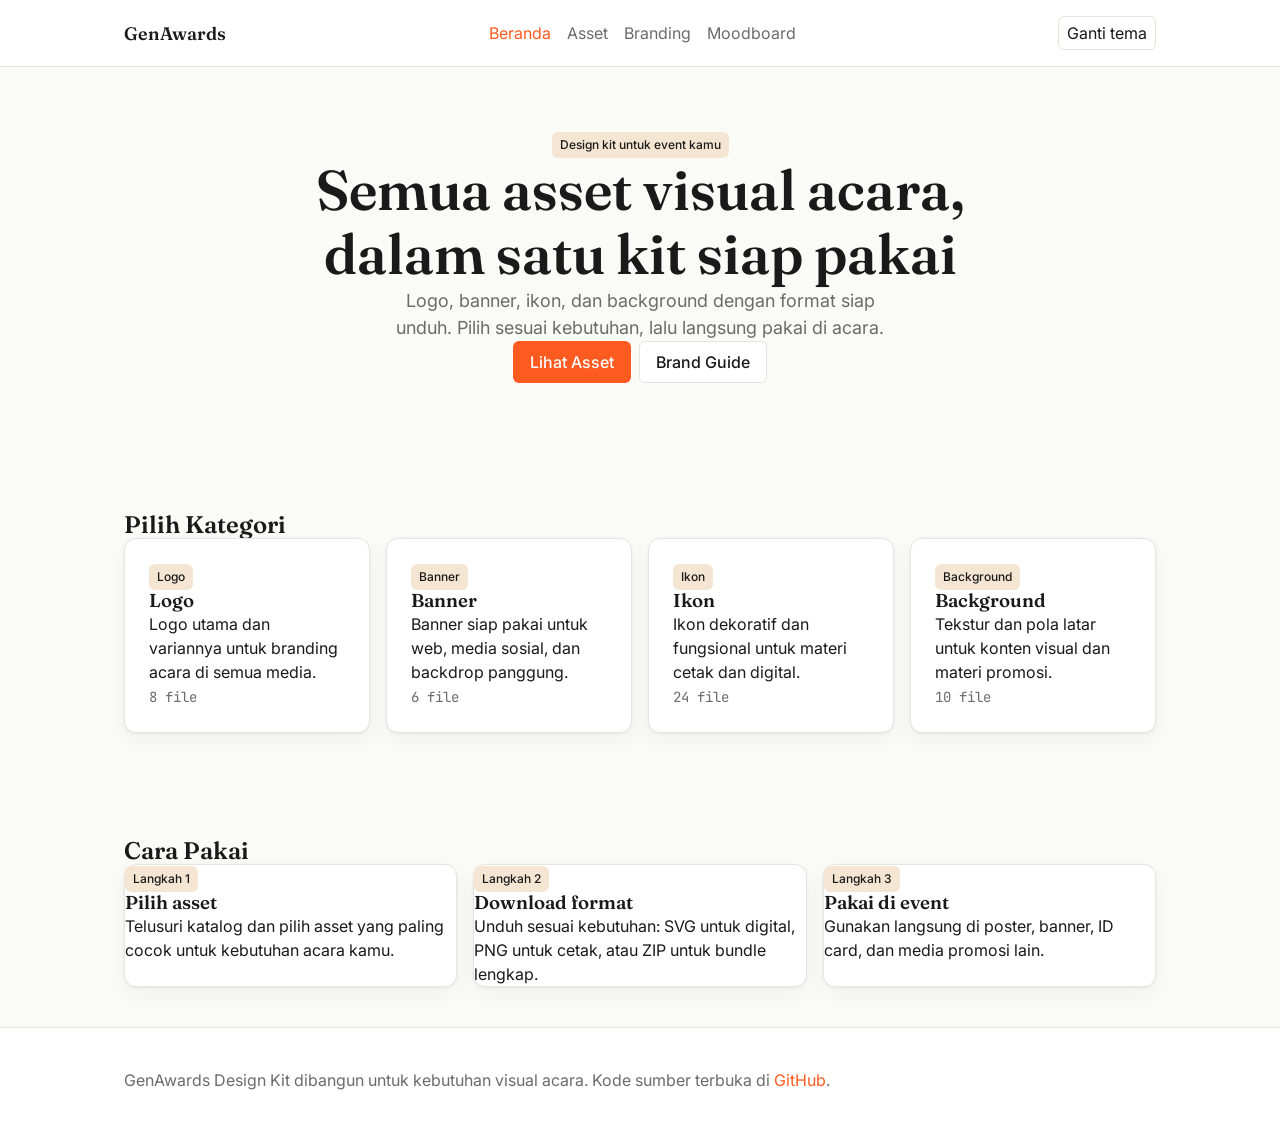
==== index.html @ 6c61671a "feat: add landing page" ====
<!DOCTYPE html>
<html lang="id" data-theme="light">
<head>
  <meta charset="UTF-8">
  <meta name="viewport" content="width=device-width, initial-scale=1">
  <meta name="description" content="Katalog asset desain siap pakai untuk event: logo, banner, ikon, dan background. Unduh gratis dalam format SVG, PNG, atau ZIP.">
  <meta property="og:title" content="GenAwards — Design Kit Event">
  <meta property="og:description" content="Katalog asset desain siap pakai untuk event: logo, banner, ikon, dan background.">
  <meta property="og:type" content="website">
  <meta property="og:url" content="https://ubaidkhoiri.github.io/genawards/">
  <title>GenAwards — Design Kit Event</title>
  <link rel="preconnect" href="https://fonts.googleapis.com">
  <link rel="preconnect" href="https://fonts.gstatic.com" crossorigin>
  <link href="https://fonts.googleapis.com/css2?family=Fraunces:opsz,wght@9..144,500;9..144,600&family=Inter:wght@400;500;600&family=JetBrains+Mono:wght@400;500&display=swap" rel="stylesheet">
  <link rel="stylesheet" href="./assets/css/tokens.css">
  <link rel="stylesheet" href="./assets/css/style.css">
</head>
<body>
  <header class="site-header">
    <div class="container site-header__inner">
      <a class="site-header__brand" href="./index.html">GenAwards</a>
      <nav class="nav" aria-label="Navigasi utama">
        <a class="nav__link" href="./index.html" aria-current="page">Beranda</a>
        <a class="nav__link" href="./assets.html">Asset</a>
        <a class="nav__link" href="./branding.html">Branding</a>
        <a class="nav__link" href="./moodboard.html">Moodboard</a>
      </nav>
      <button class="chip" type="button" data-theme-toggle aria-label="Ganti tema terang atau gelap">Ganti tema</button>
    </div>
  </header>

  <main>
    <section class="hero" id="hero">
      <div class="container">
        <span class="badge">Design kit untuk event kamu</span>
        <h1>Semua asset visual acara, dalam satu kit siap pakai</h1>
        <p class="hero__tagline">Logo, banner, ikon, dan background dengan format siap unduh. Pilih sesuai kebutuhan, lalu langsung pakai di acara.</p>
        <div class="hero__actions">
          <a class="button" href="./assets.html">Lihat Asset</a>
          <a class="button button--ghost" href="./branding.html">Brand Guide</a>
        </div>
      </div>
    </section>

    <section class="section" aria-labelledby="kategori-title">
      <div class="container">
        <h2 id="kategori-title">Pilih Kategori</h2>
        <div class="grid">
          <a class="card card--link" href="./assets.html">
            <span class="badge">Logo</span>
            <h3>Logo</h3>
            <p>Logo utama dan variannya untuk branding acara di semua media.</p>
            <span class="card__meta">8 file</span>
          </a>
          <a class="card card--link" href="./assets.html">
            <span class="badge">Banner</span>
            <h3>Banner</h3>
            <p>Banner siap pakai untuk web, media sosial, dan backdrop panggung.</p>
            <span class="card__meta">6 file</span>
          </a>
          <a class="card card--link" href="./assets.html">
            <span class="badge">Ikon</span>
            <h3>Ikon</h3>
            <p>Ikon dekoratif dan fungsional untuk materi cetak dan digital.</p>
            <span class="card__meta">24 file</span>
          </a>
          <a class="card card--link" href="./assets.html">
            <span class="badge">Background</span>
            <h3>Background</h3>
            <p>Tekstur dan pola latar untuk konten visual dan materi promosi.</p>
            <span class="card__meta">10 file</span>
          </a>
        </div>
      </div>
    </section>

    <section class="section" aria-labelledby="carapakai-title">
      <div class="container">
        <h2 id="carapakai-title">Cara Pakai</h2>
        <div class="grid">
          <div class="card card--step">
            <span class="badge">Langkah 1</span>
            <h3>Pilih asset</h3>
            <p>Telusuri katalog dan pilih asset yang paling cocok untuk kebutuhan acara kamu.</p>
          </div>
          <div class="card card--step">
            <span class="badge">Langkah 2</span>
            <h3>Download format</h3>
            <p>Unduh sesuai kebutuhan: SVG untuk digital, PNG untuk cetak, atau ZIP untuk bundle lengkap.</p>
          </div>
          <div class="card card--step">
            <span class="badge">Langkah 3</span>
            <h3>Pakai di event</h3>
            <p>Gunakan langsung di poster, banner, ID card, dan media promosi lain.</p>
          </div>
        </div>
      </div>
    </section>
  </main>

  <footer class="site-footer">
    <div class="container">
      <p>GenAwards Design Kit dibangun untuk kebutuhan visual acara. Kode sumber terbuka di <a href="https://github.com/ubaidkhoiri/genawards" target="_blank" rel="noopener">GitHub</a>.</p>
    </div>
  </footer>

  <script src="./assets/js/main.js"></script>
</body>
</html>
---- assets/css/tokens.css ----
:root {
  /* Warna — sesuaikan dengan brand event, contoh: */
  --color-primary: #FF5A1F;
  --color-primary-hover: #E84A0F;
  --color-secondary: #1A1A1A;
  --color-accent: #F5E6D3;
  --color-bg: #FAFAF7;
  --color-surface: #FFFFFF;
  --color-text: #1A1A1A;
  --color-text-muted: #6B6B6B;
  --color-border: #E5E5E0;

  /* Typography */
  --font-display: 'Fraunces', serif;
  --font-body: 'Inter', system-ui, sans-serif;
  --font-mono: 'JetBrains Mono', monospace;

  /* Spacing scale (8pt) */
  --space-xs: 4px;
  --space-sm: 8px;
  --space-md: 16px;
  --space-lg: 24px;
  --space-xl: 40px;
  --space-2xl: 64px;

  /* Radius & shadow */
  --radius-sm: 6px;
  --radius-md: 12px;
  --radius-lg: 20px;
  --shadow-card: 0 1px 3px rgba(0,0,0,0.06), 0 8px 24px rgba(0,0,0,0.04);
  --shadow-hover: 0 4px 12px rgba(0,0,0,0.08), 0 16px 40px rgba(0,0,0,0.08);

  /* Motion */
  --ease-out: cubic-bezier(0.16, 1, 0.3, 1);
  --duration: 220ms;
}

[data-theme="dark"] {
  --color-bg: #0F0F0E;
  --color-surface: #1A1A19;
  --color-text: #F5F5F0;
  --color-text-muted: #9A9A95;
  --color-border: #2A2A28;
}
---- assets/css/style.css ----
/* Reset */
*,
*::before,
*::after {
  box-sizing: border-box;
  margin: 0;
  padding: 0;
}

html {
  -webkit-text-size-adjust: 100%;
  text-size-adjust: 100%;
}

body {
  font-family: var(--font-body);
  font-size: 16px;
  line-height: 1.5;
  color: var(--color-text);
  background-color: var(--color-bg);
}

img,
picture,
video {
  display: block;
  max-width: 100%;
  height: auto;
}

input,
button,
textarea,
select {
  font: inherit;
  color: inherit;
}

a {
  color: var(--color-primary);
  text-decoration: none;
}

a:hover {
  color: var(--color-primary-hover);
}

/* Typography */
h1,
h2,
h3,
h4,
h5,
h6 {
  font-family: var(--font-display);
  font-weight: 600;
  line-height: 1.15;
  color: var(--color-text);
}

/* Layout base */
.container {
  width: 100%;
  max-width: 1080px;
  margin-inline: auto;
  padding-inline: var(--space-md);
}

@media (min-width: 640px) {
  .container {
    padding-inline: var(--space-lg);
  }
}

/* Focus */
:focus-visible {
  outline: 2px solid var(--color-primary);
  outline-offset: 2px;
}

/* Components */
.card {
  background-color: var(--color-surface);
  border: 1px solid var(--color-border);
  border-radius: var(--radius-md);
  box-shadow: var(--shadow-card);
  transition: box-shadow var(--duration) var(--ease-out);
}

.card:hover {
  box-shadow: var(--shadow-hover);
}

.badge {
  display: inline-block;
  font-size: 0.75rem;
  font-weight: 500;
  padding: var(--space-xs) var(--space-sm);
  border-radius: var(--radius-sm);
  background-color: var(--color-accent);
  color: var(--color-text);
}

.chip {
  display: inline-block;
  padding: var(--space-xs) var(--space-sm);
  border: 1px solid var(--color-border);
  border-radius: var(--radius-sm);
  background-color: var(--color-surface);
  color: var(--color-text);
  cursor: pointer;
  transition: background-color var(--duration) var(--ease-out), border-color var(--duration) var(--ease-out);
}

.chip:hover,
.chip[aria-pressed="true"] {
  background-color: var(--color-accent);
  border-color: var(--color-primary);
}

.button {
  display: inline-block;
  padding: var(--space-sm) var(--space-md);
  border: 1px solid transparent;
  border-radius: var(--radius-sm);
  background-color: var(--color-primary);
  color: var(--color-surface);
  font-weight: 500;
  cursor: pointer;
  transition: background-color var(--duration) var(--ease-out);
}

.button:hover {
  background-color: var(--color-primary-hover);
  color: var(--color-surface);
}

.toast {
  position: fixed;
  bottom: var(--space-lg);
  left: 50%;
  transform: translateX(-50%);
  padding: var(--space-sm) var(--space-md);
  border-radius: var(--radius-md);
  background-color: var(--color-secondary);
  color: var(--color-surface);
  box-shadow: var(--shadow-hover);
  opacity: 0;
  pointer-events: none;
  transition: opacity var(--duration) var(--ease-out);
}

.toast[data-visible="true"] {
  opacity: 1;
}

/* Page shell */
.site-header {
  background-color: var(--color-surface);
  border-bottom: 1px solid var(--color-border);
}

.site-header__inner {
  display: flex;
  align-items: center;
  justify-content: space-between;
  gap: var(--space-md);
  flex-wrap: wrap;
  padding-block: var(--space-md);
}

.site-header__brand {
  font-family: var(--font-display);
  font-size: 1.125rem;
  font-weight: 600;
  color: var(--color-text);
}

.site-header__brand:hover {
  color: var(--color-text);
}

.nav {
  display: flex;
  gap: var(--space-md);
  flex-wrap: wrap;
}

.nav__link {
  color: var(--color-text-muted);
}

.nav__link:hover {
  color: var(--color-text);
}

.nav__link[aria-current="page"] {
  color: var(--color-primary);
}

.site-footer {
  background-color: var(--color-surface);
  border-top: 1px solid var(--color-border);
  color: var(--color-text-muted);
  padding-block: var(--space-xl);
}

/* Landing sections */
.hero {
  padding-block: var(--space-2xl);
  text-align: center;
}

.hero h1 {
  font-size: clamp(2.25rem, 5vw, 3.5rem);
  max-width: 18ch;
  margin-inline: auto;
}

.hero__tagline {
  color: var(--color-text-muted);
  font-size: 1.125rem;
  max-width: 45ch;
  margin-inline: auto;
}

.hero__actions {
  display: flex;
  justify-content: center;
  gap: var(--space-sm);
  flex-wrap: wrap;
}

.section {
  padding-block: var(--space-2xl) var(--space-xl);
}

.grid {
  display: grid;
  gap: var(--space-md);
  grid-template-columns: repeat(auto-fit, minmax(220px, 1fr));
}

.card--link {
  display: block;
  color: var(--color-text);
  padding: var(--space-lg);
}

.card--link:hover {
  color: var(--color-text);
}

.card__meta {
  color: var(--color-text-muted);
  font-family: var(--font-mono);
  font-size: 0.875rem;
}

.button--ghost {
  background-color: var(--color-surface);
  border-color: var(--color-border);
  color: var(--color-text);
}

.button--ghost:hover {
  background-color: var(--color-accent);
  color: var(--color-text);
}
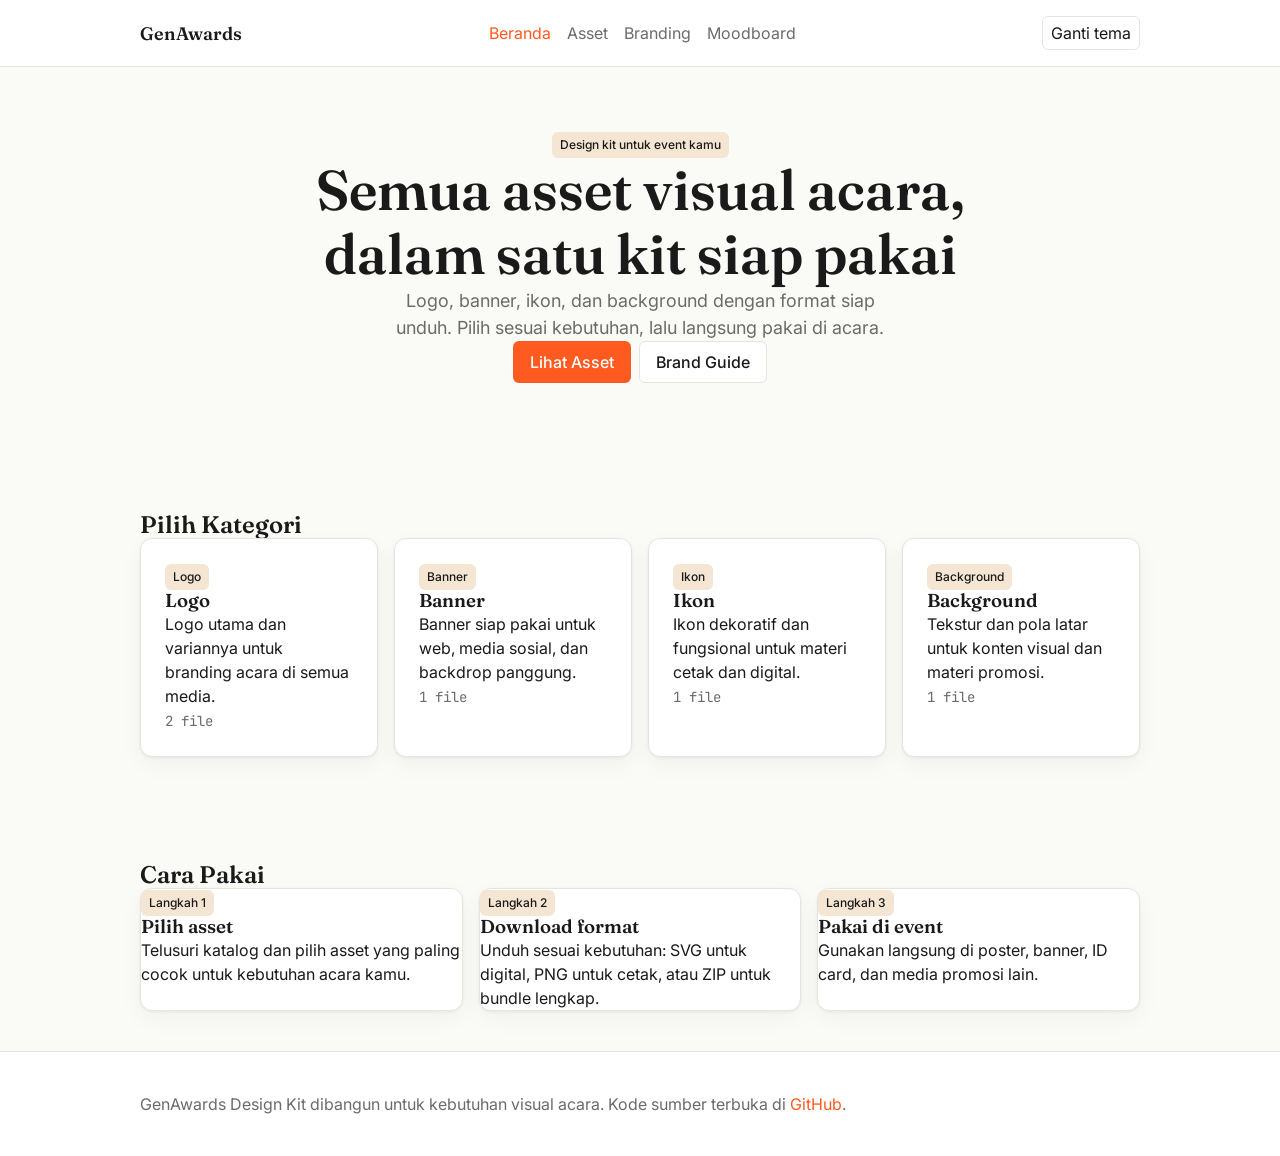
==== commit cbb69031: "refactor: safe hardening and cosmetic nits" ====
--- a/index.html
+++ b/index.html
@@ -50,25 +50,25 @@
             <span class="badge">Logo</span>
             <h3>Logo</h3>
             <p>Logo utama dan variannya untuk branding acara di semua media.</p>
-            <span class="card__meta">8 file</span>
+            <span class="card__meta">2 file</span>
           </a>
           <a class="card card--link" href="./assets.html">
             <span class="badge">Banner</span>
             <h3>Banner</h3>
             <p>Banner siap pakai untuk web, media sosial, dan backdrop panggung.</p>
-            <span class="card__meta">6 file</span>
+            <span class="card__meta">1 file</span>
           </a>
           <a class="card card--link" href="./assets.html">
             <span class="badge">Ikon</span>
             <h3>Ikon</h3>
             <p>Ikon dekoratif dan fungsional untuk materi cetak dan digital.</p>
-            <span class="card__meta">24 file</span>
+            <span class="card__meta">1 file</span>
           </a>
           <a class="card card--link" href="./assets.html">
             <span class="badge">Background</span>
             <h3>Background</h3>
             <p>Tekstur dan pola latar untuk konten visual dan materi promosi.</p>
-            <span class="card__meta">10 file</span>
+            <span class="card__meta">1 file</span>
           </a>
         </div>
       </div>
--- a/assets/css/style.css
+++ b/assets/css/style.css
@@ -69,6 +69,12 @@
 @media (min-width: 640px) {
   .container {
     padding-inline: var(--space-lg);
+  }
+}
+
+@media (min-width: 1024px) {
+  .container {
+    padding-inline: var(--space-xl);
   }
 }
 
@@ -154,6 +160,12 @@
   opacity: 1;
 }
 
+.copy-fallback {
+  position: fixed;
+  opacity: 0;
+  pointer-events: none;
+}
+
 /* Page shell */
 .site-header {
   background-color: var(--color-surface);
@@ -266,4 +278,277 @@
 .button--ghost:hover {
   background-color: var(--color-accent);
   color: var(--color-text);
+}
+
+.btn--ghost {
+  background-color: var(--color-surface);
+  border-color: var(--color-border);
+  color: var(--color-text);
+}
+
+.btn--ghost:hover {
+  background-color: var(--color-accent);
+  color: var(--color-text);
+}
+
+/* Gallery */
+.search {
+  width: 100%;
+  margin-bottom: var(--space-md);
+  padding: var(--space-sm) var(--space-md);
+  border: 1px solid var(--color-border);
+  border-radius: var(--radius-sm);
+  background-color: var(--color-surface);
+  color: var(--color-text);
+}
+
+.chips {
+  display: flex;
+  flex-wrap: wrap;
+  gap: var(--space-sm);
+  margin-bottom: var(--space-lg);
+}
+
+.chip[data-active] {
+  background-color: var(--color-accent);
+  border-color: var(--color-primary);
+}
+
+.card--asset {
+  display: flex;
+  flex-direction: column;
+  overflow: hidden;
+}
+
+.card--asset__body {
+  padding: var(--space-md);
+}
+
+.card--asset__body p {
+  color: var(--color-text-muted);
+  font-size: 0.875rem;
+}
+
+.card--asset__actions {
+  display: flex;
+  gap: var(--space-sm);
+  margin-top: var(--space-md);
+}
+
+.preview-box {
+  display: flex;
+  align-items: center;
+  justify-content: center;
+  aspect-ratio: 4 / 3;
+  background-color: var(--color-surface);
+  background-image:
+    linear-gradient(45deg, var(--color-border) 25%, transparent 25%),
+    linear-gradient(-45deg, var(--color-border) 25%, transparent 25%),
+    linear-gradient(45deg, transparent 75%, var(--color-border) 75%),
+    linear-gradient(-45deg, transparent 75%, var(--color-border) 75%);
+  background-size: var(--space-md) var(--space-md);
+  background-position:
+    0 0,
+    0 var(--space-sm),
+    var(--space-sm) calc(-1 * var(--space-sm)),
+    calc(-1 * var(--space-sm)) 0;
+}
+
+.preview-box img {
+  width: 100%;
+  height: 100%;
+  object-fit: contain;
+}
+
+.btn {
+  display: inline-block;
+  padding: var(--space-xs) var(--space-sm);
+  border: 1px solid var(--color-border);
+  border-radius: var(--radius-sm);
+  background-color: var(--color-surface);
+  color: var(--color-text);
+  font-family: var(--font-mono);
+  font-size: 0.75rem;
+  transition: background-color var(--duration) var(--ease-out), border-color var(--duration) var(--ease-out);
+}
+
+.btn:hover {
+  background-color: var(--color-accent);
+  border-color: var(--color-primary);
+  color: var(--color-text);
+}
+
+.gallery-empty {
+  grid-column: 1 / -1;
+  color: var(--color-text-muted);
+}
+
+/* Brand guidelines */
+.section__intro {
+  max-width: 60ch;
+  color: var(--color-text-muted);
+  margin-bottom: var(--space-md);
+}
+
+.subhead {
+  margin-top: var(--space-xl);
+}
+
+.swatch {
+  display: flex;
+  flex-direction: column;
+  gap: var(--space-sm);
+}
+
+.swatch__preview {
+  height: var(--space-2xl);
+  border-radius: var(--radius-sm);
+  border: 1px solid var(--color-border);
+}
+
+.swatch__name {
+  font-weight: 500;
+}
+
+.swatch__meta {
+  font-family: var(--font-mono);
+  font-size: 0.75rem;
+  color: var(--color-text-muted);
+}
+
+.swatch--primary .swatch__preview { background-color: var(--color-primary); }
+.swatch--primary-hover .swatch__preview { background-color: var(--color-primary-hover); }
+.swatch--secondary .swatch__preview { background-color: var(--color-secondary); }
+.swatch--accent .swatch__preview { background-color: var(--color-accent); }
+.swatch--bg .swatch__preview { background-color: var(--color-bg); }
+.swatch--surface .swatch__preview { background-color: var(--color-surface); }
+.swatch--text .swatch__preview { background-color: var(--color-text); }
+.swatch--text-muted .swatch__preview { background-color: var(--color-text-muted); }
+.swatch--border .swatch__preview { background-color: var(--color-border); }
+
+.type {
+  padding-block: var(--space-md);
+  border-bottom: 1px solid var(--color-border);
+}
+
+.type__sample--display {
+  font-family: var(--font-display);
+  font-size: 3rem;
+  font-weight: 600;
+  line-height: 1.15;
+}
+
+.type__sample--body {
+  font-family: var(--font-body);
+  font-size: 1rem;
+  line-height: 1.5;
+}
+
+.type__sample--mono {
+  font-family: var(--font-mono);
+  font-size: 0.875rem;
+  line-height: 1.5;
+}
+
+.type__meta {
+  font-family: var(--font-mono);
+  font-size: 0.75rem;
+  color: var(--color-text-muted);
+  margin-top: var(--space-sm);
+}
+
+.card--logo {
+  display: flex;
+  flex-direction: column;
+  align-items: flex-start;
+  gap: var(--space-sm);
+  padding: var(--space-lg);
+}
+
+.card--do-dont {
+  display: flex;
+  flex-direction: column;
+  gap: var(--space-sm);
+  padding: var(--space-md);
+}
+
+.scale {
+  display: flex;
+  align-items: flex-end;
+  gap: var(--space-lg);
+  flex-wrap: wrap;
+}
+
+.scale__unit {
+  display: flex;
+  flex-direction: column;
+  align-items: center;
+  gap: var(--space-sm);
+}
+
+.scale__label {
+  font-family: var(--font-mono);
+  font-size: 0.75rem;
+  color: var(--color-text-muted);
+}
+
+.scale__item {
+  border-radius: var(--radius-sm);
+}
+
+.scale__item--space-xs { width: var(--space-xs); height: var(--space-xs); background-color: var(--color-primary); }
+.scale__item--space-sm { width: var(--space-sm); height: var(--space-sm); background-color: var(--color-primary); }
+.scale__item--space-md { width: var(--space-md); height: var(--space-md); background-color: var(--color-primary); }
+.scale__item--space-lg { width: var(--space-lg); height: var(--space-lg); background-color: var(--color-primary); }
+.scale__item--space-xl { width: var(--space-xl); height: var(--space-xl); background-color: var(--color-primary); }
+.scale__item--space-2xl { width: var(--space-2xl); height: var(--space-2xl); background-color: var(--color-primary); }
+
+.scale__item--radius {
+  width: var(--space-2xl);
+  height: var(--space-2xl);
+  background-color: var(--color-accent);
+  border: 1px solid var(--color-border);
+}
+
+.scale__item--radius-sm { border-radius: var(--radius-sm); }
+.scale__item--radius-md { border-radius: var(--radius-md); }
+.scale__item--radius-lg { border-radius: var(--radius-lg); }
+
+/* Moodboard */
+.grid--masonry {
+  grid-auto-flow: dense;
+  grid-auto-rows: var(--space-md);
+}
+
+.row-span-2 {
+  grid-row: span 12;
+}
+
+.row-span-3 {
+  grid-row: span 18;
+}
+
+.figure {
+  display: flex;
+  flex-direction: column;
+  overflow: hidden;
+  background-color: var(--color-surface);
+  border: 1px solid var(--color-border);
+  border-radius: var(--radius-md);
+  box-shadow: var(--shadow-card);
+}
+
+.figure__img {
+  width: 100%;
+  height: 100%;
+  flex: 1 1 auto;
+  min-height: 0;
+  object-fit: cover;
+  background-color: var(--color-accent);
+}
+
+.figure__caption {
+  padding: var(--space-sm) var(--space-md);
+  font-size: 0.875rem;
+  color: var(--color-text-muted);
 }
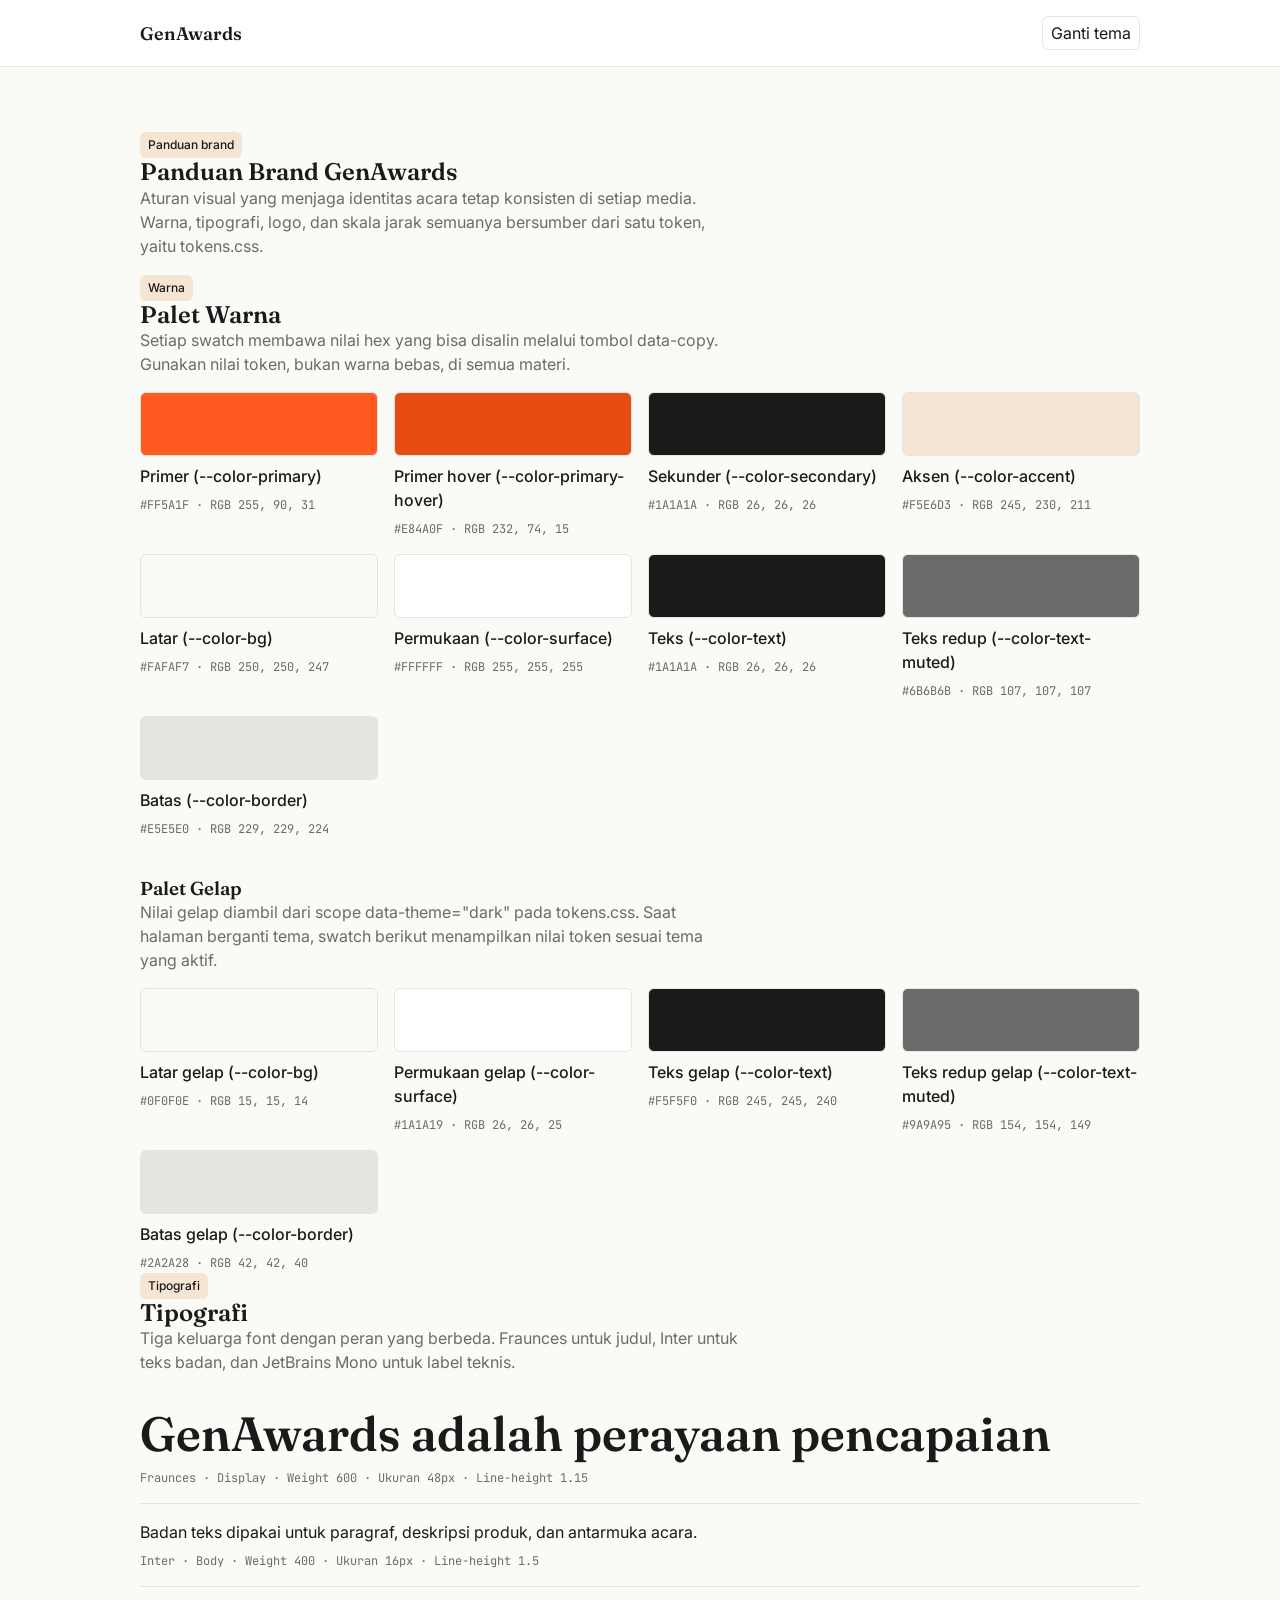
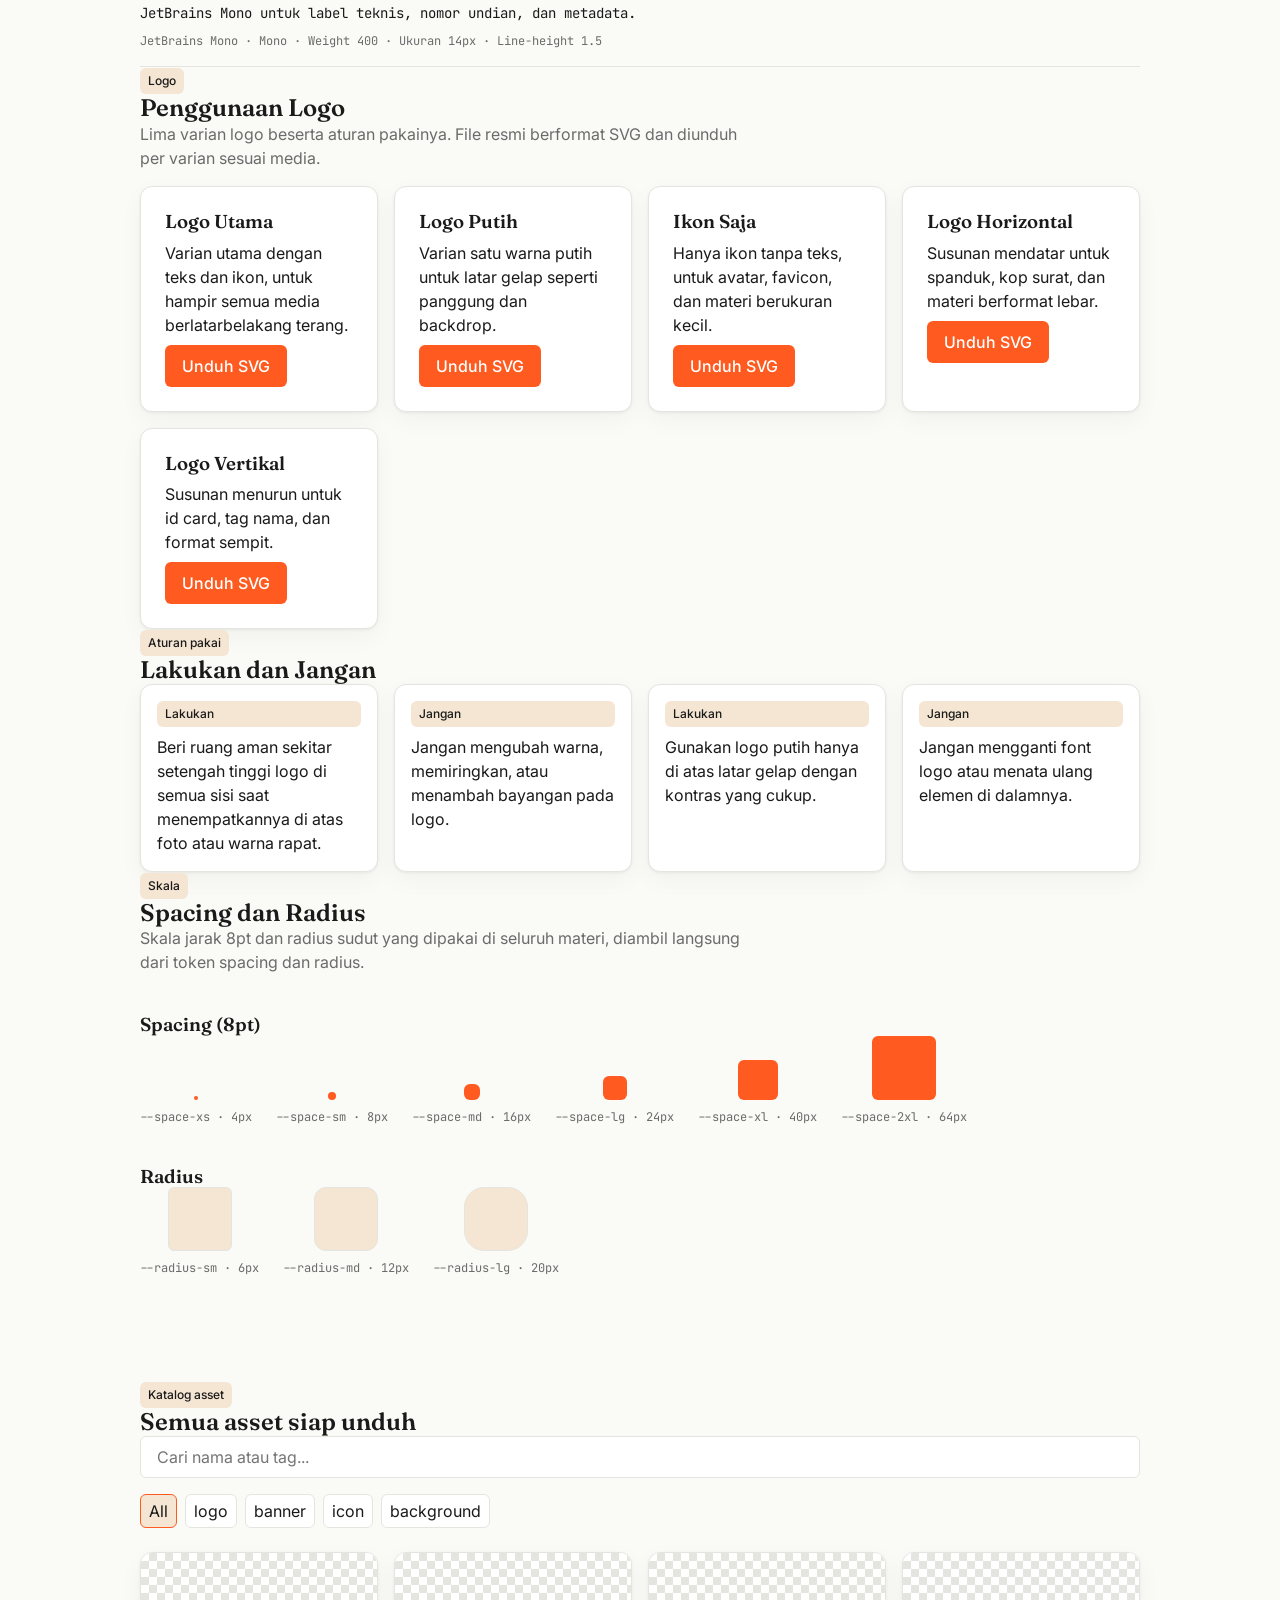
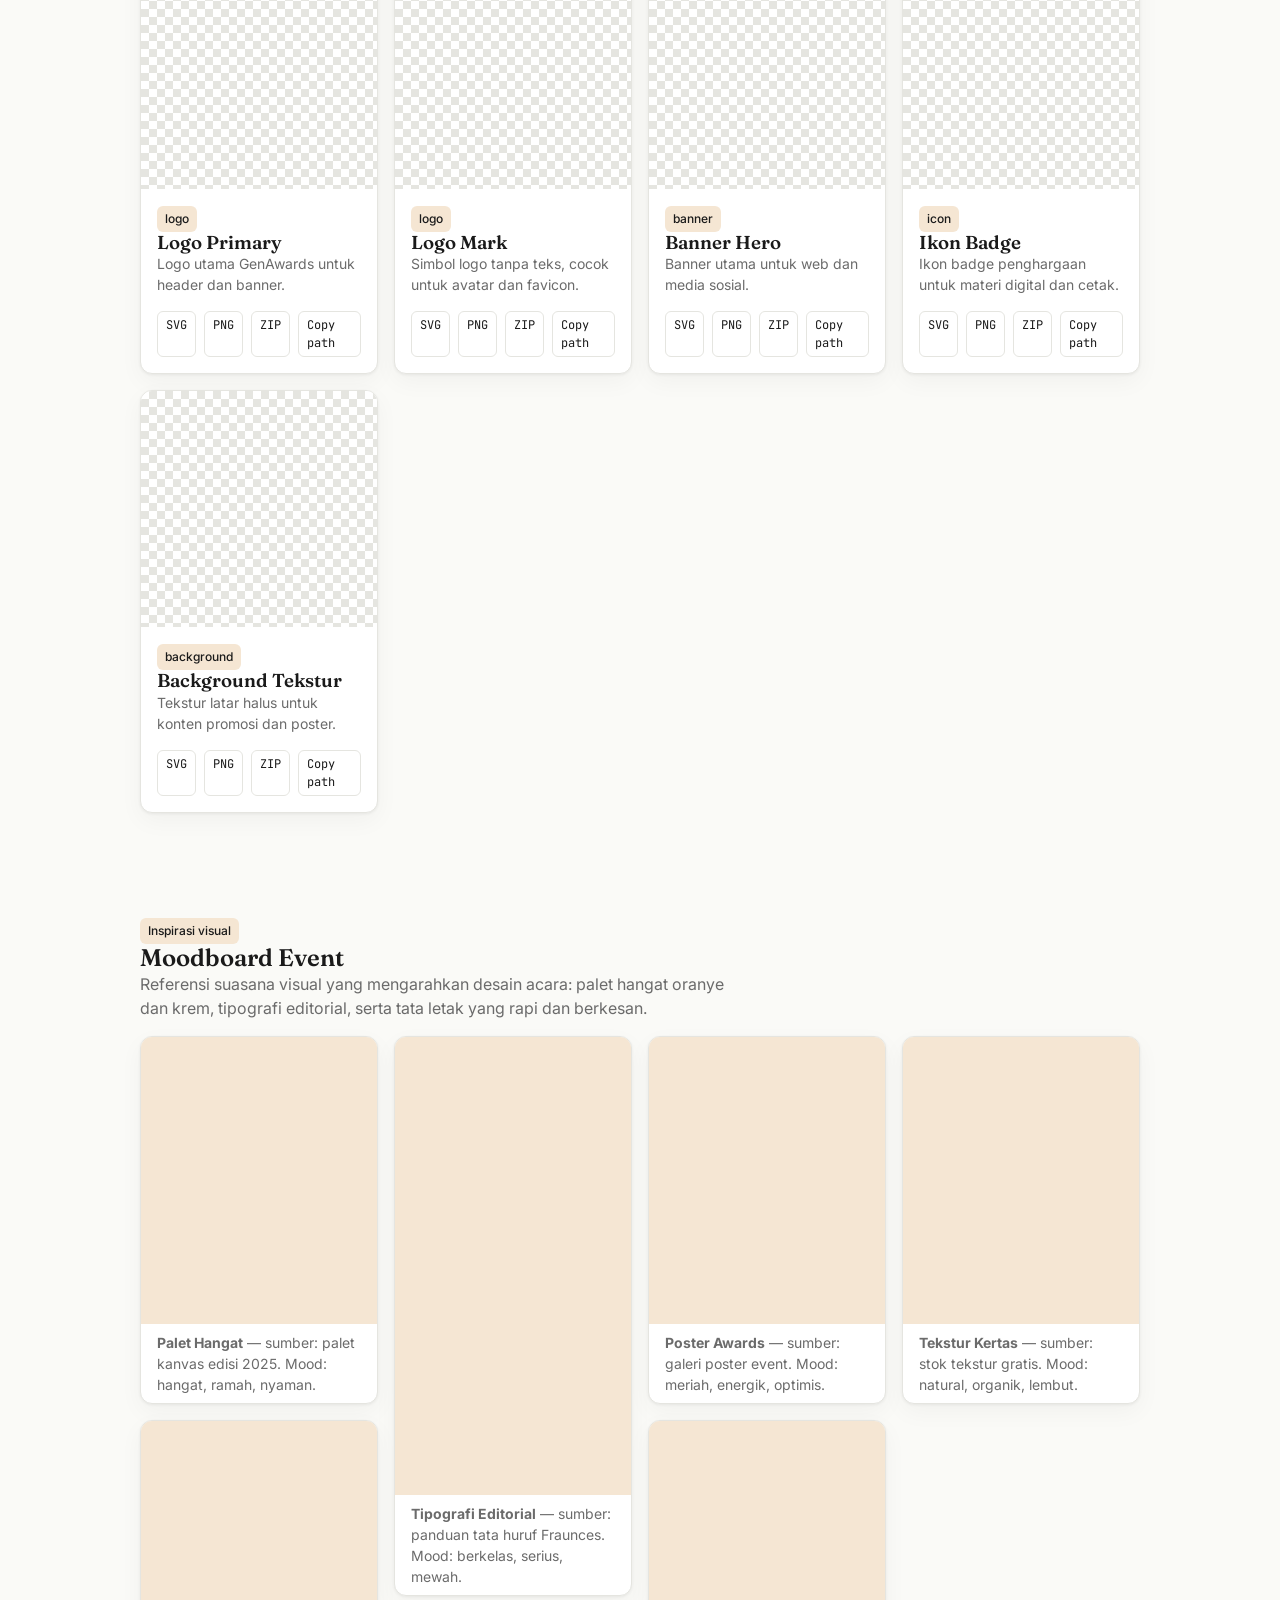
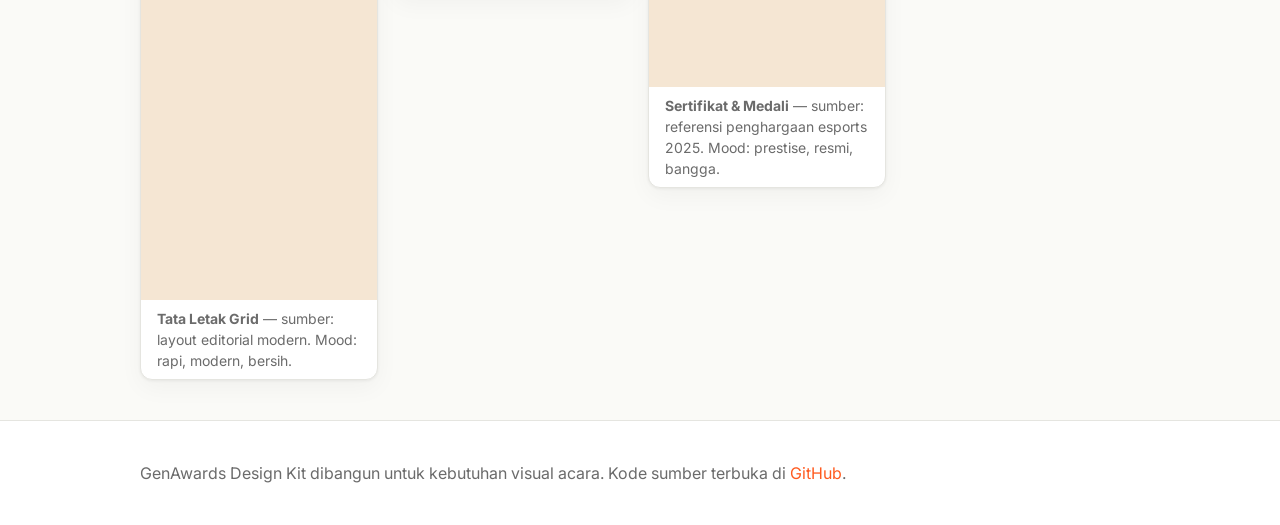
==== commit 4298cd39: "feat: consolidate site into one branding page" ====
--- a/index.html
+++ b/index.html
@@ -19,80 +19,261 @@
   <header class="site-header">
     <div class="container site-header__inner">
       <a class="site-header__brand" href="./index.html">GenAwards</a>
-      <nav class="nav" aria-label="Navigasi utama">
-        <a class="nav__link" href="./index.html" aria-current="page">Beranda</a>
-        <a class="nav__link" href="./assets.html">Asset</a>
-        <a class="nav__link" href="./branding.html">Branding</a>
-        <a class="nav__link" href="./moodboard.html">Moodboard</a>
-      </nav>
       <button class="chip" type="button" data-theme-toggle aria-label="Ganti tema terang atau gelap">Ganti tema</button>
     </div>
   </header>
 
   <main>
-    <section class="hero" id="hero">
+    <section class="section" id="branding">
       <div class="container">
-        <span class="badge">Design kit untuk event kamu</span>
-        <h1>Semua asset visual acara, dalam satu kit siap pakai</h1>
-        <p class="hero__tagline">Logo, banner, ikon, dan background dengan format siap unduh. Pilih sesuai kebutuhan, lalu langsung pakai di acara.</p>
-        <div class="hero__actions">
-          <a class="button" href="./assets.html">Lihat Asset</a>
-          <a class="button button--ghost" href="./branding.html">Brand Guide</a>
+        <span class="badge">Panduan brand</span>
+        <h1 id="panduan-title">Panduan Brand GenAwards</h1>
+        <p class="section__intro">Aturan visual yang menjaga identitas acara tetap konsisten di setiap media. Warna, tipografi, logo, dan skala jarak semuanya bersumber dari satu token, yaitu tokens.css.</p>
+
+        <span class="badge">Warna</span>
+        <h2 id="warna-title">Palet Warna</h2>
+        <p class="section__intro">Setiap swatch membawa nilai hex yang bisa disalin melalui tombol data-copy. Gunakan nilai token, bukan warna bebas, di semua materi.</p>
+
+        <div class="grid">
+          <div class="swatch swatch--primary" data-copy="#FF5A1F">
+            <div class="swatch__preview" aria-hidden="true"></div>
+            <p class="swatch__name">Primer (--color-primary)</p>
+            <p class="swatch__meta">#FF5A1F · RGB 255, 90, 31</p>
+          </div>
+          <div class="swatch swatch--primary-hover" data-copy="#E84A0F">
+            <div class="swatch__preview" aria-hidden="true"></div>
+            <p class="swatch__name">Primer hover (--color-primary-hover)</p>
+            <p class="swatch__meta">#E84A0F · RGB 232, 74, 15</p>
+          </div>
+          <div class="swatch swatch--secondary" data-copy="#1A1A1A">
+            <div class="swatch__preview" aria-hidden="true"></div>
+            <p class="swatch__name">Sekunder (--color-secondary)</p>
+            <p class="swatch__meta">#1A1A1A · RGB 26, 26, 26</p>
+          </div>
+          <div class="swatch swatch--accent" data-copy="#F5E6D3">
+            <div class="swatch__preview" aria-hidden="true"></div>
+            <p class="swatch__name">Aksen (--color-accent)</p>
+            <p class="swatch__meta">#F5E6D3 · RGB 245, 230, 211</p>
+          </div>
+          <div class="swatch swatch--bg" data-copy="#FAFAF7">
+            <div class="swatch__preview" aria-hidden="true"></div>
+            <p class="swatch__name">Latar (--color-bg)</p>
+            <p class="swatch__meta">#FAFAF7 · RGB 250, 250, 247</p>
+          </div>
+          <div class="swatch swatch--surface" data-copy="#FFFFFF">
+            <div class="swatch__preview" aria-hidden="true"></div>
+            <p class="swatch__name">Permukaan (--color-surface)</p>
+            <p class="swatch__meta">#FFFFFF · RGB 255, 255, 255</p>
+          </div>
+          <div class="swatch swatch--text" data-copy="#1A1A1A">
+            <div class="swatch__preview" aria-hidden="true"></div>
+            <p class="swatch__name">Teks (--color-text)</p>
+            <p class="swatch__meta">#1A1A1A · RGB 26, 26, 26</p>
+          </div>
+          <div class="swatch swatch--text-muted" data-copy="#6B6B6B">
+            <div class="swatch__preview" aria-hidden="true"></div>
+            <p class="swatch__name">Teks redup (--color-text-muted)</p>
+            <p class="swatch__meta">#6B6B6B · RGB 107, 107, 107</p>
+          </div>
+          <div class="swatch swatch--border" data-copy="#E5E5E0">
+            <div class="swatch__preview" aria-hidden="true"></div>
+            <p class="swatch__name">Batas (--color-border)</p>
+            <p class="swatch__meta">#E5E5E0 · RGB 229, 229, 224</p>
+          </div>
+        </div>
+
+        <h3 class="subhead">Palet Gelap</h3>
+        <p class="section__intro">Nilai gelap diambil dari scope data-theme="dark" pada tokens.css. Saat halaman berganti tema, swatch berikut menampilkan nilai token sesuai tema yang aktif.</p>
+        <div class="grid">
+          <div class="swatch swatch--bg" data-copy="#0F0F0E">
+            <div class="swatch__preview" aria-hidden="true"></div>
+            <p class="swatch__name">Latar gelap (--color-bg)</p>
+            <p class="swatch__meta">#0F0F0E · RGB 15, 15, 14</p>
+          </div>
+          <div class="swatch swatch--surface" data-copy="#1A1A19">
+            <div class="swatch__preview" aria-hidden="true"></div>
+            <p class="swatch__name">Permukaan gelap (--color-surface)</p>
+            <p class="swatch__meta">#1A1A19 · RGB 26, 26, 25</p>
+          </div>
+          <div class="swatch swatch--text" data-copy="#F5F5F0">
+            <div class="swatch__preview" aria-hidden="true"></div>
+            <p class="swatch__name">Teks gelap (--color-text)</p>
+            <p class="swatch__meta">#F5F5F0 · RGB 245, 245, 240</p>
+          </div>
+          <div class="swatch swatch--text-muted" data-copy="#9A9A95">
+            <div class="swatch__preview" aria-hidden="true"></div>
+            <p class="swatch__name">Teks redup gelap (--color-text-muted)</p>
+            <p class="swatch__meta">#9A9A95 · RGB 154, 154, 149</p>
+          </div>
+          <div class="swatch swatch--border" data-copy="#2A2A28">
+            <div class="swatch__preview" aria-hidden="true"></div>
+            <p class="swatch__name">Batas gelap (--color-border)</p>
+            <p class="swatch__meta">#2A2A28 · RGB 42, 42, 40</p>
+          </div>
+        </div>
+
+        <span class="badge">Tipografi</span>
+        <h2 id="tipografi-title">Tipografi</h2>
+        <p class="section__intro">Tiga keluarga font dengan peran yang berbeda. Fraunces untuk judul, Inter untuk teks badan, dan JetBrains Mono untuk label teknis.</p>
+
+        <div class="type">
+          <p class="type__sample type__sample--display">GenAwards adalah perayaan pencapaian</p>
+          <p class="type__meta">Fraunces · Display · Weight 600 · Ukuran 48px · Line-height 1.15</p>
+        </div>
+        <div class="type">
+          <p class="type__sample type__sample--body">Badan teks dipakai untuk paragraf, deskripsi produk, dan antarmuka acara.</p>
+          <p class="type__meta">Inter · Body · Weight 400 · Ukuran 16px · Line-height 1.5</p>
+        </div>
+        <div class="type">
+          <p class="type__sample type__sample--mono">JetBrains Mono untuk label teknis, nomor undian, dan metadata.</p>
+          <p class="type__meta">JetBrains Mono · Mono · Weight 400 · Ukuran 14px · Line-height 1.5</p>
+        </div>
+
+        <span class="badge">Logo</span>
+        <h2 id="logo-title">Penggunaan Logo</h2>
+        <p class="section__intro">Lima varian logo beserta aturan pakainya. File resmi berformat SVG dan diunduh per varian sesuai media.</p>
+
+        <div class="grid">
+          <div class="card card--logo">
+            <h3>Logo Utama</h3>
+            <p>Varian utama dengan teks dan ikon, untuk hampir semua media berlatarbelakang terang.</p>
+            <a class="button" href="./downloads/svg/logo-primary.svg" download>Unduh SVG</a>
+          </div>
+          <div class="card card--logo">
+            <h3>Logo Putih</h3>
+            <p>Varian satu warna putih untuk latar gelap seperti panggung dan backdrop.</p>
+            <a class="button" href="./downloads/svg/logo-white.svg" download>Unduh SVG</a>
+          </div>
+          <div class="card card--logo">
+            <h3>Ikon Saja</h3>
+            <p>Hanya ikon tanpa teks, untuk avatar, favicon, dan materi berukuran kecil.</p>
+            <a class="button" href="./downloads/svg/logo-icon.svg" download>Unduh SVG</a>
+          </div>
+          <div class="card card--logo">
+            <h3>Logo Horizontal</h3>
+            <p>Susunan mendatar untuk spanduk, kop surat, dan materi berformat lebar.</p>
+            <a class="button" href="./downloads/svg/logo-horizontal.svg" download>Unduh SVG</a>
+          </div>
+          <div class="card card--logo">
+            <h3>Logo Vertikal</h3>
+            <p>Susunan menurun untuk id card, tag nama, dan format sempit.</p>
+            <a class="button" href="./downloads/svg/logo-vertical.svg" download>Unduh SVG</a>
+          </div>
+        </div>
+
+        <span class="badge">Aturan pakai</span>
+        <h2 id="aturan-title">Lakukan dan Jangan</h2>
+
+        <div class="grid">
+          <div class="card card--do-dont">
+            <span class="badge">Lakukan</span>
+            <p>Beri ruang aman sekitar setengah tinggi logo di semua sisi saat menempatkannya di atas foto atau warna rapat.</p>
+          </div>
+          <div class="card card--do-dont">
+            <span class="badge">Jangan</span>
+            <p>Jangan mengubah warna, memiringkan, atau menambah bayangan pada logo.</p>
+          </div>
+          <div class="card card--do-dont">
+            <span class="badge">Lakukan</span>
+            <p>Gunakan logo putih hanya di atas latar gelap dengan kontras yang cukup.</p>
+          </div>
+          <div class="card card--do-dont">
+            <span class="badge">Jangan</span>
+            <p>Jangan mengganti font logo atau menata ulang elemen di dalamnya.</p>
+          </div>
+        </div>
+
+        <span class="badge">Skala</span>
+        <h2 id="skala-title">Spacing dan Radius</h2>
+        <p class="section__intro">Skala jarak 8pt dan radius sudut yang dipakai di seluruh materi, diambil langsung dari token spacing dan radius.</p>
+
+        <h3 class="subhead">Spacing (8pt)</h3>
+        <div class="scale">
+          <div class="scale__unit">
+            <div class="scale__item scale__item--space-xs" aria-hidden="true"></div>
+            <p class="scale__label">--space-xs · 4px</p>
+          </div>
+          <div class="scale__unit">
+            <div class="scale__item scale__item--space-sm" aria-hidden="true"></div>
+            <p class="scale__label">--space-sm · 8px</p>
+          </div>
+          <div class="scale__unit">
+            <div class="scale__item scale__item--space-md" aria-hidden="true"></div>
+            <p class="scale__label">--space-md · 16px</p>
+          </div>
+          <div class="scale__unit">
+            <div class="scale__item scale__item--space-lg" aria-hidden="true"></div>
+            <p class="scale__label">--space-lg · 24px</p>
+          </div>
+          <div class="scale__unit">
+            <div class="scale__item scale__item--space-xl" aria-hidden="true"></div>
+            <p class="scale__label">--space-xl · 40px</p>
+          </div>
+          <div class="scale__unit">
+            <div class="scale__item scale__item--space-2xl" aria-hidden="true"></div>
+            <p class="scale__label">--space-2xl · 64px</p>
+          </div>
+        </div>
+
+        <h3 class="subhead">Radius</h3>
+        <div class="scale">
+          <div class="scale__unit">
+            <div class="scale__item scale__item--radius scale__item--radius-sm" aria-hidden="true"></div>
+            <p class="scale__label">--radius-sm · 6px</p>
+          </div>
+          <div class="scale__unit">
+            <div class="scale__item scale__item--radius scale__item--radius-md" aria-hidden="true"></div>
+            <p class="scale__label">--radius-md · 12px</p>
+          </div>
+          <div class="scale__unit">
+            <div class="scale__item scale__item--radius scale__item--radius-lg" aria-hidden="true"></div>
+            <p class="scale__label">--radius-lg · 20px</p>
+          </div>
         </div>
       </div>
     </section>
 
-    <section class="section" aria-labelledby="kategori-title">
+    <section class="section" id="assets">
       <div class="container">
-        <h2 id="kategori-title">Pilih Kategori</h2>
-        <div class="grid">
-          <a class="card card--link" href="./assets.html">
-            <span class="badge">Logo</span>
-            <h3>Logo</h3>
-            <p>Logo utama dan variannya untuk branding acara di semua media.</p>
-            <span class="card__meta">2 file</span>
-          </a>
-          <a class="card card--link" href="./assets.html">
-            <span class="badge">Banner</span>
-            <h3>Banner</h3>
-            <p>Banner siap pakai untuk web, media sosial, dan backdrop panggung.</p>
-            <span class="card__meta">1 file</span>
-          </a>
-          <a class="card card--link" href="./assets.html">
-            <span class="badge">Ikon</span>
-            <h3>Ikon</h3>
-            <p>Ikon dekoratif dan fungsional untuk materi cetak dan digital.</p>
-            <span class="card__meta">1 file</span>
-          </a>
-          <a class="card card--link" href="./assets.html">
-            <span class="badge">Background</span>
-            <h3>Background</h3>
-            <p>Tekstur dan pola latar untuk konten visual dan materi promosi.</p>
-            <span class="card__meta">1 file</span>
-          </a>
-        </div>
+        <span class="badge">Katalog asset</span>
+        <h2 id="katalog-title">Semua asset siap unduh</h2>
+        <input class="search" type="search" id="search" placeholder="Cari nama atau tag..." aria-label="Cari asset">
+        <div class="chips" id="chips" role="group" aria-label="Filter kategori"></div>
+        <div class="grid" id="grid"></div>
       </div>
     </section>
 
-    <section class="section" aria-labelledby="carapakai-title">
+    <section class="section" id="moodboard">
       <div class="container">
-        <h2 id="carapakai-title">Cara Pakai</h2>
-        <div class="grid">
-          <div class="card card--step">
-            <span class="badge">Langkah 1</span>
-            <h3>Pilih asset</h3>
-            <p>Telusuri katalog dan pilih asset yang paling cocok untuk kebutuhan acara kamu.</p>
-          </div>
-          <div class="card card--step">
-            <span class="badge">Langkah 2</span>
-            <h3>Download format</h3>
-            <p>Unduh sesuai kebutuhan: SVG untuk digital, PNG untuk cetak, atau ZIP untuk bundle lengkap.</p>
-          </div>
-          <div class="card card--step">
-            <span class="badge">Langkah 3</span>
-            <h3>Pakai di event</h3>
-            <p>Gunakan langsung di poster, banner, ID card, dan media promosi lain.</p>
-          </div>
+        <span class="badge">Inspirasi visual</span>
+        <h2 id="moodboard-title">Moodboard Event</h2>
+        <p class="section__intro">Referensi suasana visual yang mengarahkan desain acara: palet hangat oranye dan krem, tipografi editorial, serta tata letak yang rapi dan berkesan.</p>
+
+        <div class="grid grid--masonry">
+          <figure class="figure row-span-2">
+            <img class="figure__img" src="./assets/moodboard/ref-1.png" alt="Palet warna krem, oranye, dan kopi dengan tekstur hangat" loading="lazy">
+            <figcaption class="figure__caption"><strong>Palet Hangat</strong> — sumber: palet kanvas edisi 2025. Mood: hangat, ramah, nyaman.</figcaption>
+          </figure>
+          <figure class="figure row-span-3">
+            <img class="figure__img" src="./assets/moodboard/ref-2.png" alt="Contoh tipografi editorial dengan heading serif dan teks bersih" loading="lazy">
+            <figcaption class="figure__caption"><strong>Tipografi Editorial</strong> — sumber: panduan tata huruf Fraunces. Mood: berkelas, serius, mewah.</figcaption>
+          </figure>
+          <figure class="figure row-span-2">
+            <img class="figure__img" src="./assets/moodboard/ref-3.png" alt="Poster acara penghargaan dengan aksen oranye dan latar krem" loading="lazy">
+            <figcaption class="figure__caption"><strong>Poster Awards</strong> — sumber: galeri poster event. Mood: meriah, energik, optimis.</figcaption>
+          </figure>
+          <figure class="figure row-span-2">
+            <img class="figure__img" src="./assets/moodboard/ref-4.png" alt="Tekstur kertas krem dengan nuansa alami dan lembut" loading="lazy">
+            <figcaption class="figure__caption"><strong>Tekstur Kertas</strong> — sumber: stok tekstur gratis. Mood: natural, organik, lembut.</figcaption>
+          </figure>
+          <figure class="figure row-span-3">
+            <img class="figure__img" src="./assets/moodboard/ref-5.png" alt="Tata letak grid asimetris untuk materi cetak dan digital" loading="lazy">
+            <figcaption class="figure__caption"><strong>Tata Letak Grid</strong> — sumber: layout editorial modern. Mood: rapi, modern, bersih.</figcaption>
+          </figure>
+          <figure class="figure row-span-2">
+            <img class="figure__img" src="./assets/moodboard/ref-6.png" alt="Ilustrasi sertifikat dan medali penghargaan dengan detail emas" loading="lazy">
+            <figcaption class="figure__caption"><strong>Sertifikat &amp; Medali</strong> — sumber: referensi penghargaan esports 2025. Mood: prestise, resmi, bangga.</figcaption>
+          </figure>
         </div>
       </div>
     </section>
@@ -105,5 +286,6 @@
   </footer>
 
   <script src="./assets/js/main.js"></script>
+  <script src="./assets/js/gallery.js"></script>
 </body>
 </html>
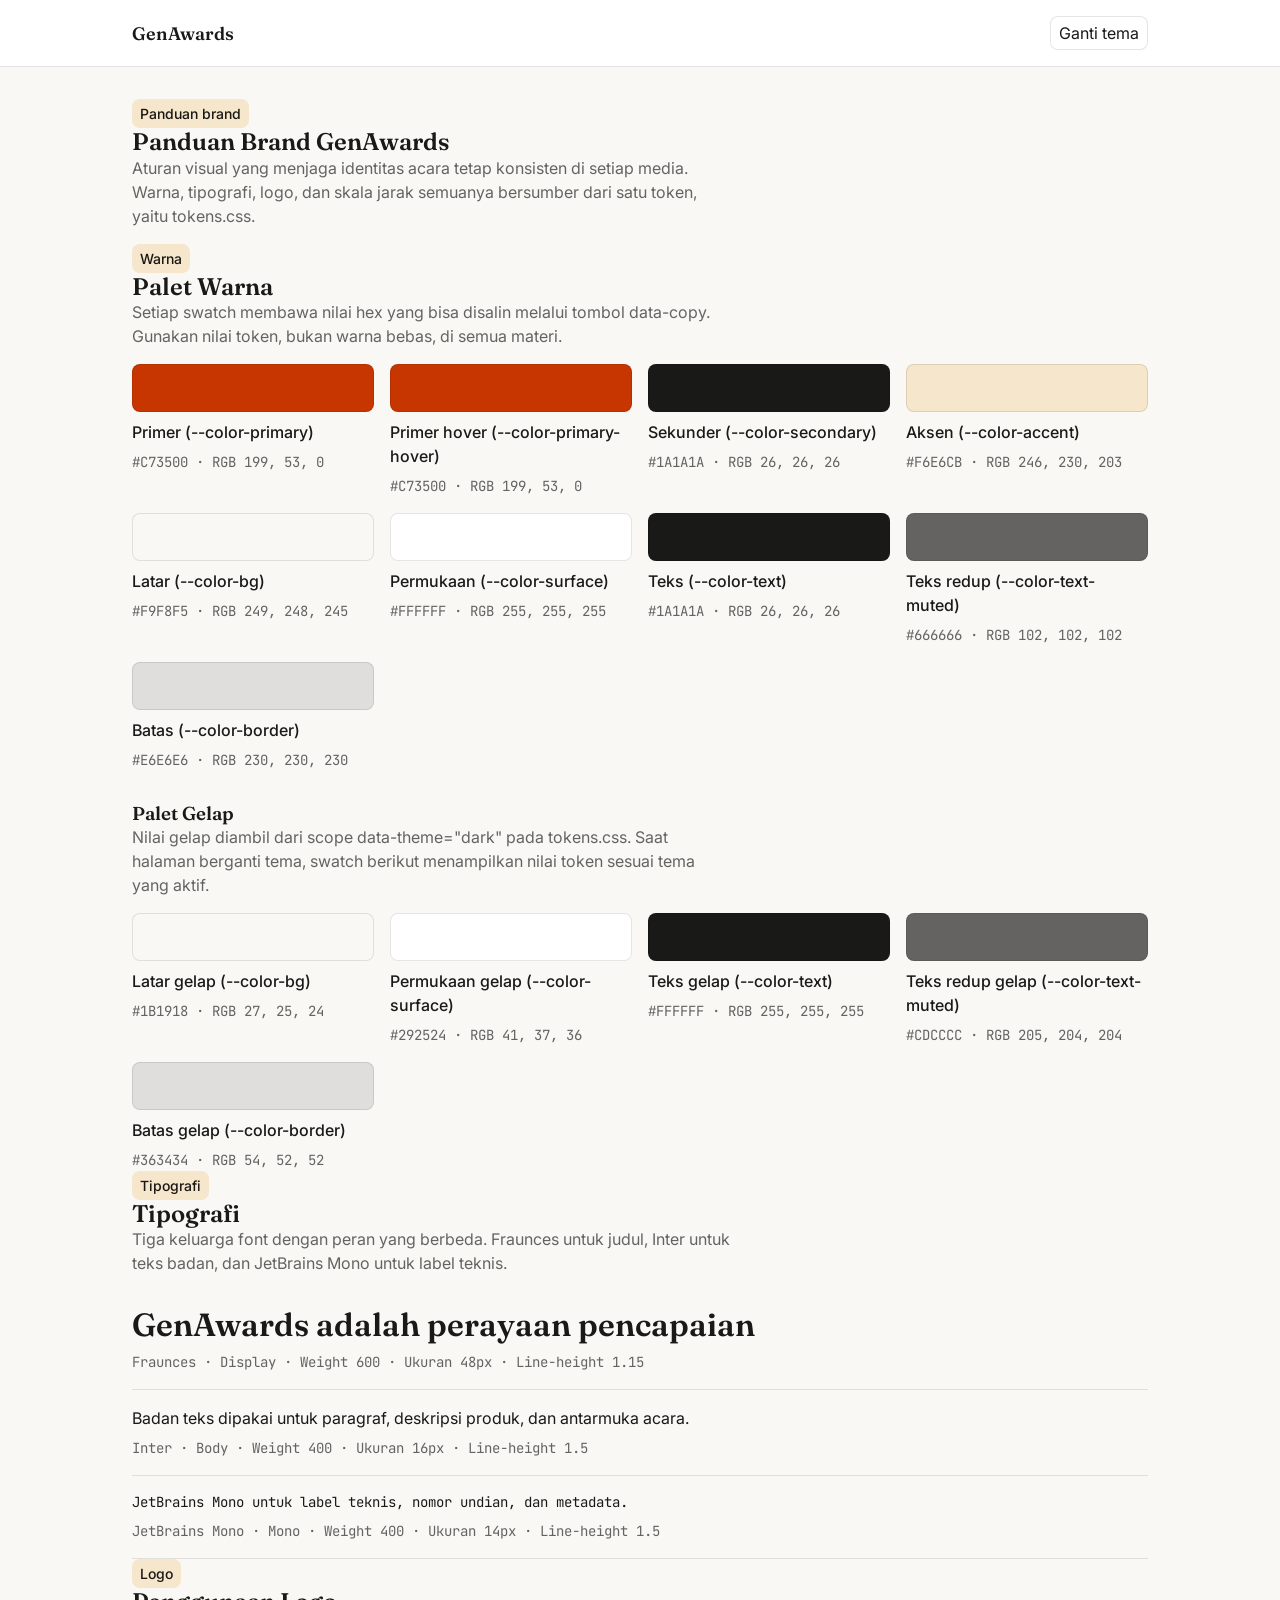
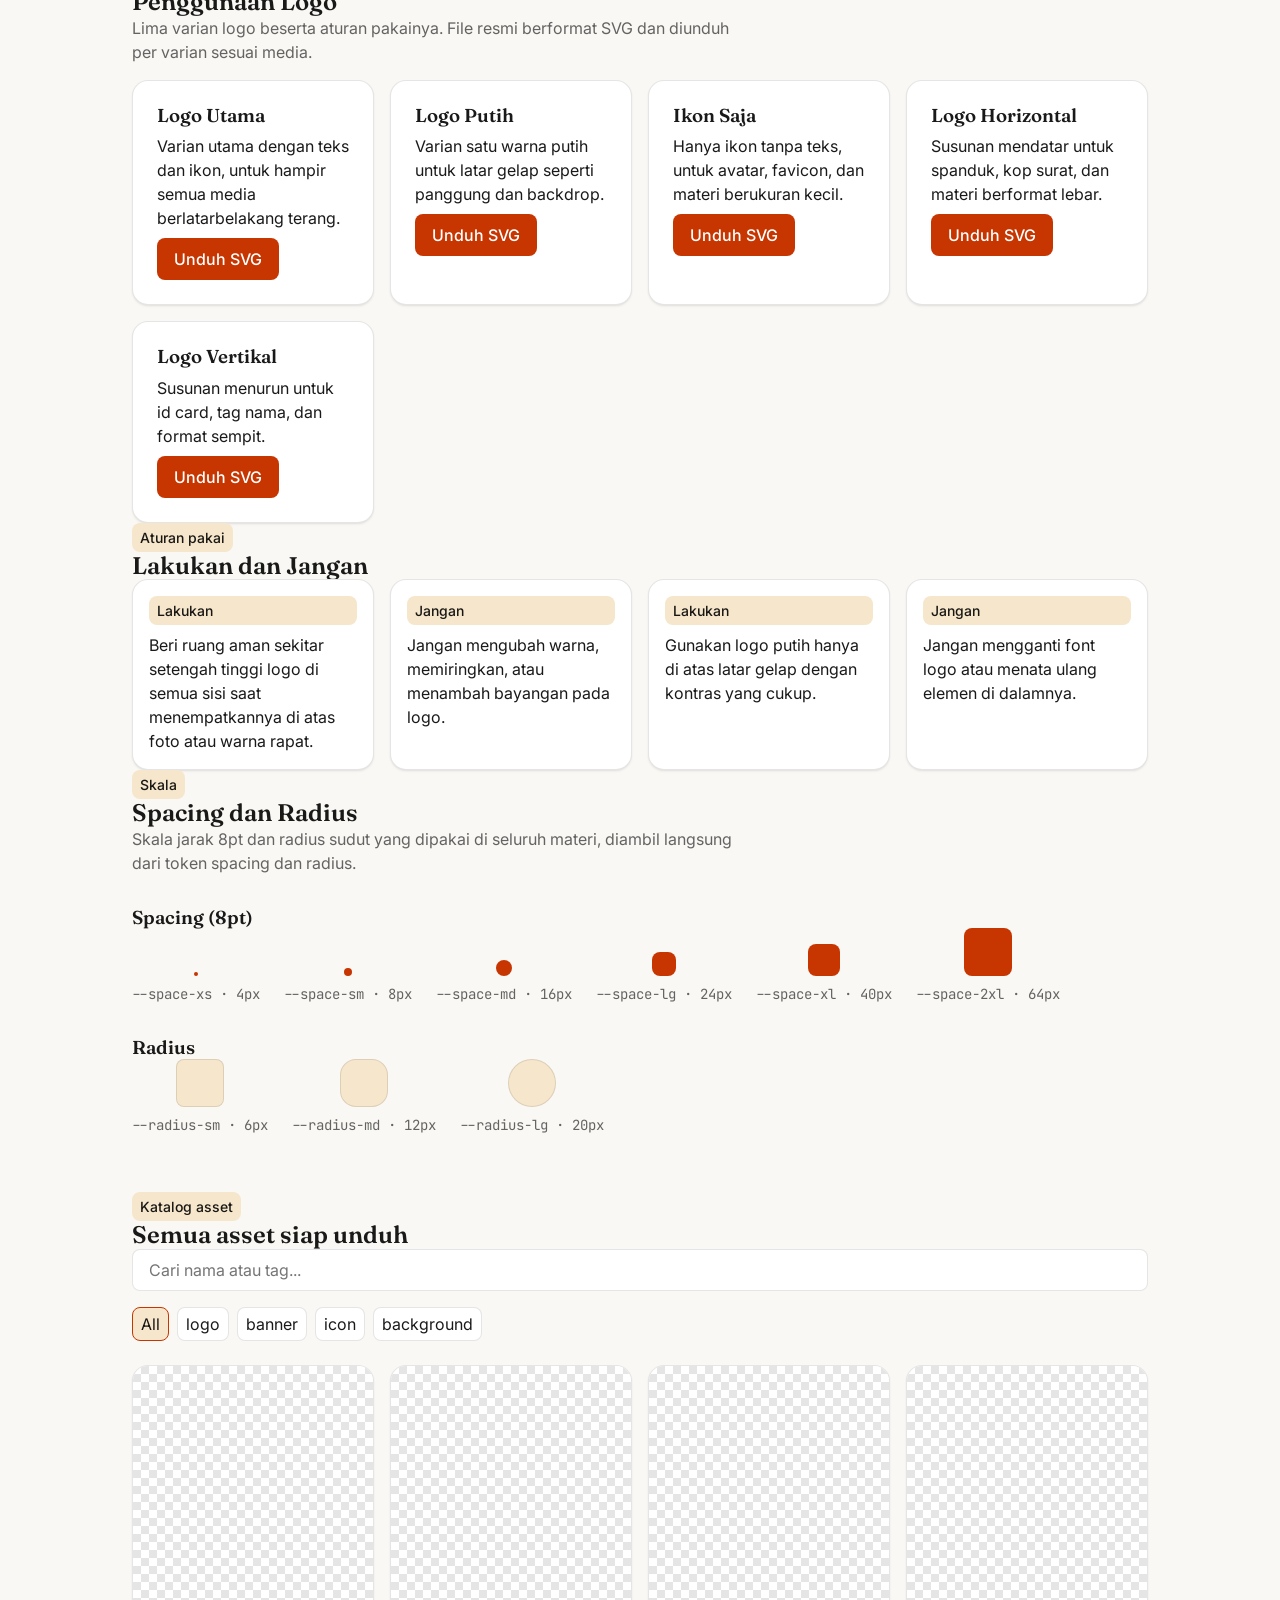
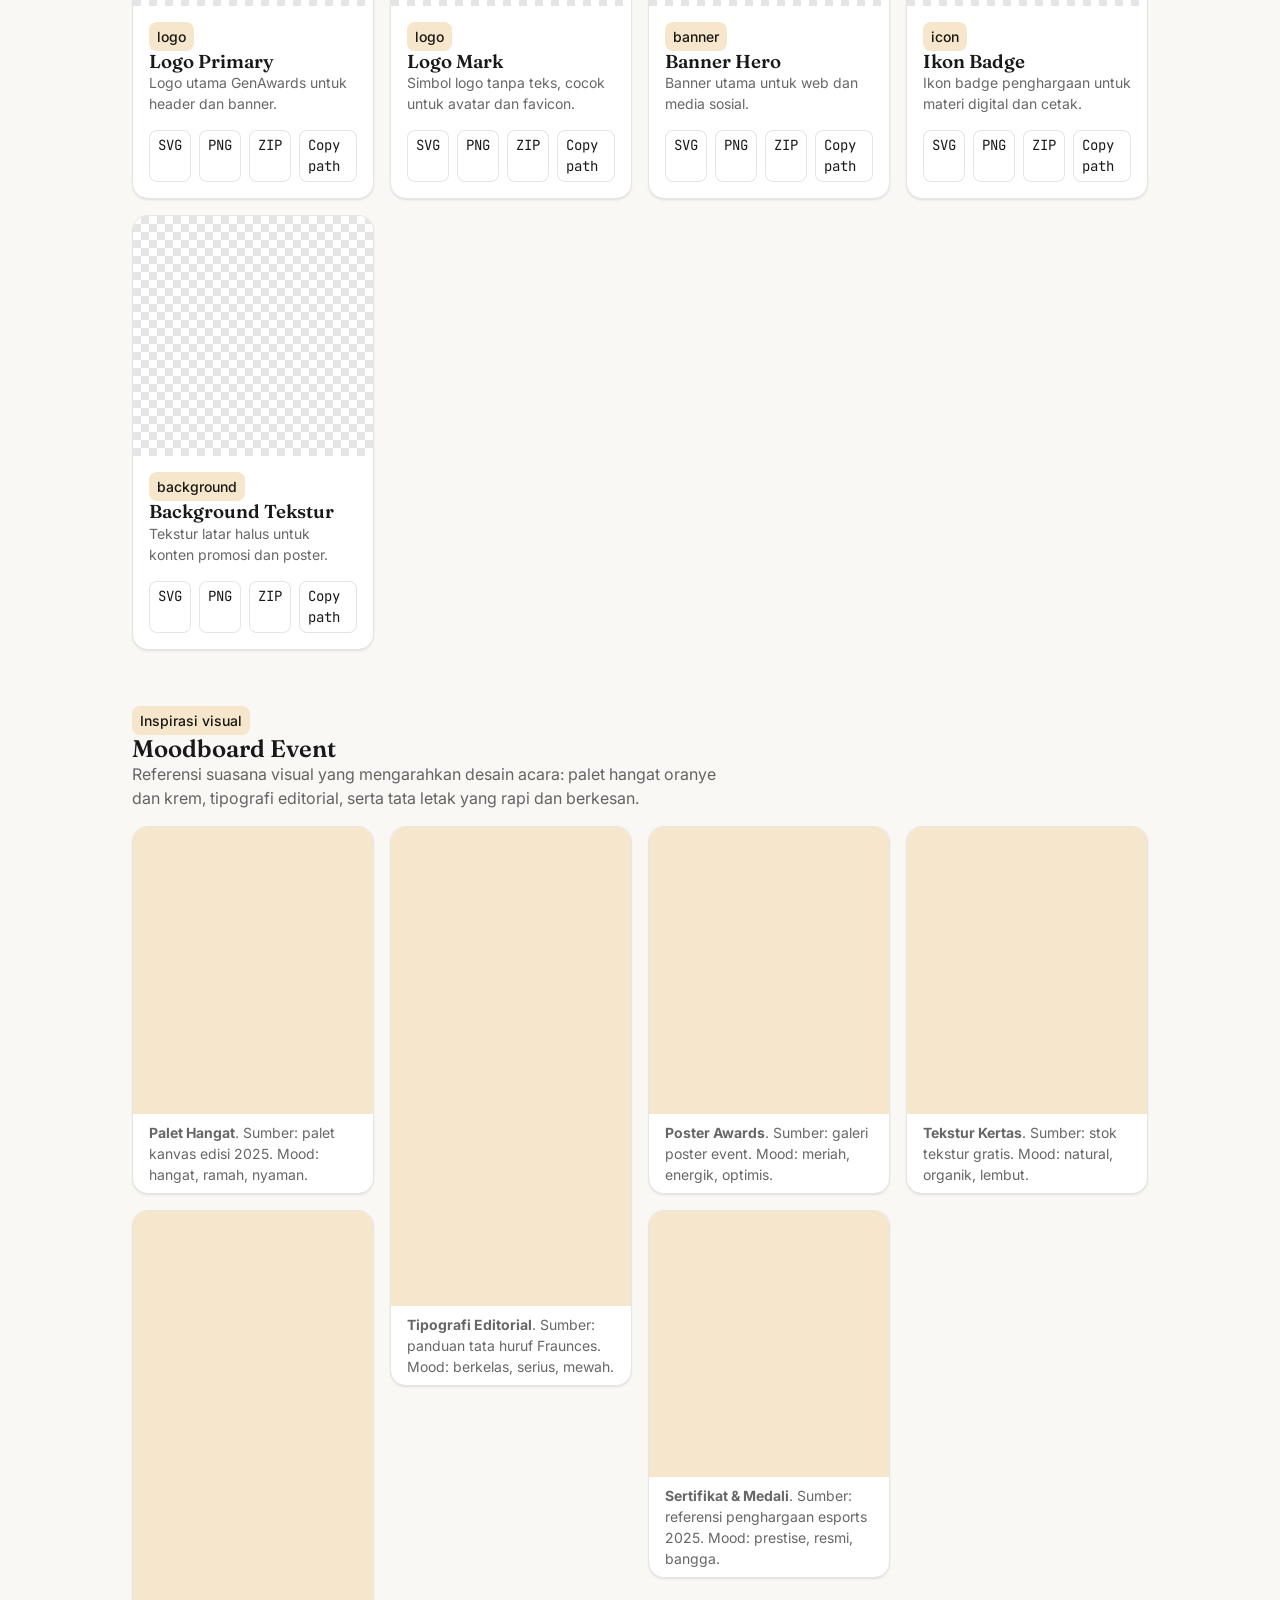
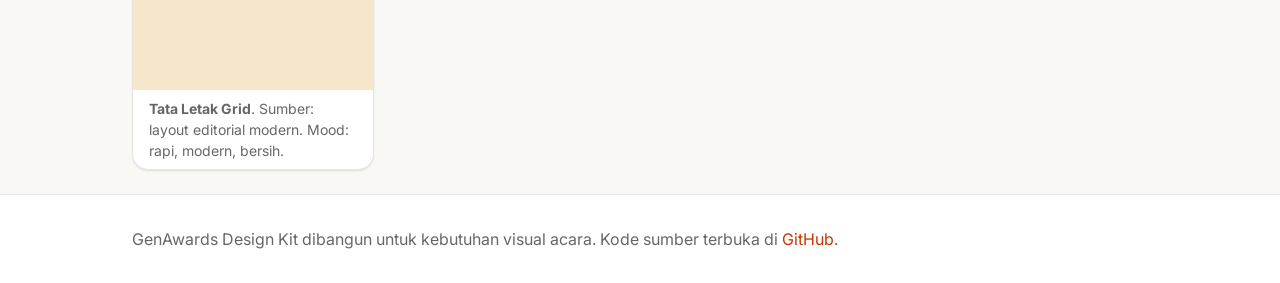
==== commit e5c05e0b: "fix: replace em dashes, publish recomputed swatch values" ====
--- a/index.html
+++ b/index.html
@@ -4,11 +4,11 @@
   <meta charset="UTF-8">
   <meta name="viewport" content="width=device-width, initial-scale=1">
   <meta name="description" content="Katalog asset desain siap pakai untuk event: logo, banner, ikon, dan background. Unduh gratis dalam format SVG, PNG, atau ZIP.">
-  <meta property="og:title" content="GenAwards — Design Kit Event">
+  <meta property="og:title" content="GenAwards · Design Kit Event">
   <meta property="og:description" content="Katalog asset desain siap pakai untuk event: logo, banner, ikon, dan background.">
   <meta property="og:type" content="website">
   <meta property="og:url" content="https://ubaidkhoiri.github.io/genawards/">
-  <title>GenAwards — Design Kit Event</title>
+  <title>GenAwards · Design Kit Event</title>
   <link rel="preconnect" href="https://fonts.googleapis.com">
   <link rel="preconnect" href="https://fonts.gstatic.com" crossorigin>
   <link href="https://fonts.googleapis.com/css2?family=Fraunces:opsz,wght@9..144,500;9..144,600&family=Inter:wght@400;500;600&family=JetBrains+Mono:wght@400;500&display=swap" rel="stylesheet">
@@ -35,30 +35,30 @@
         <p class="section__intro">Setiap swatch membawa nilai hex yang bisa disalin melalui tombol data-copy. Gunakan nilai token, bukan warna bebas, di semua materi.</p>
 
         <div class="grid">
-          <div class="swatch swatch--primary" data-copy="#FF5A1F">
+          <div class="swatch swatch--primary" data-copy="#C73500">
             <div class="swatch__preview" aria-hidden="true"></div>
             <p class="swatch__name">Primer (--color-primary)</p>
-            <p class="swatch__meta">#FF5A1F · RGB 255, 90, 31</p>
-          </div>
-          <div class="swatch swatch--primary-hover" data-copy="#E84A0F">
+            <p class="swatch__meta">#C73500 · RGB 199, 53, 0</p>
+          </div>
+          <div class="swatch swatch--primary-hover" data-copy="#C73500">
             <div class="swatch__preview" aria-hidden="true"></div>
             <p class="swatch__name">Primer hover (--color-primary-hover)</p>
-            <p class="swatch__meta">#E84A0F · RGB 232, 74, 15</p>
+            <p class="swatch__meta">#C73500 · RGB 199, 53, 0</p>
           </div>
           <div class="swatch swatch--secondary" data-copy="#1A1A1A">
             <div class="swatch__preview" aria-hidden="true"></div>
             <p class="swatch__name">Sekunder (--color-secondary)</p>
             <p class="swatch__meta">#1A1A1A · RGB 26, 26, 26</p>
           </div>
-          <div class="swatch swatch--accent" data-copy="#F5E6D3">
+          <div class="swatch swatch--accent" data-copy="#F6E6CB">
             <div class="swatch__preview" aria-hidden="true"></div>
             <p class="swatch__name">Aksen (--color-accent)</p>
-            <p class="swatch__meta">#F5E6D3 · RGB 245, 230, 211</p>
-          </div>
-          <div class="swatch swatch--bg" data-copy="#FAFAF7">
+            <p class="swatch__meta">#F6E6CB · RGB 246, 230, 203</p>
+          </div>
+          <div class="swatch swatch--bg" data-copy="#F9F8F5">
             <div class="swatch__preview" aria-hidden="true"></div>
             <p class="swatch__name">Latar (--color-bg)</p>
-            <p class="swatch__meta">#FAFAF7 · RGB 250, 250, 247</p>
+            <p class="swatch__meta">#F9F8F5 · RGB 249, 248, 245</p>
           </div>
           <div class="swatch swatch--surface" data-copy="#FFFFFF">
             <div class="swatch__preview" aria-hidden="true"></div>
@@ -70,45 +70,45 @@
             <p class="swatch__name">Teks (--color-text)</p>
             <p class="swatch__meta">#1A1A1A · RGB 26, 26, 26</p>
           </div>
-          <div class="swatch swatch--text-muted" data-copy="#6B6B6B">
+          <div class="swatch swatch--text-muted" data-copy="#666666">
             <div class="swatch__preview" aria-hidden="true"></div>
             <p class="swatch__name">Teks redup (--color-text-muted)</p>
-            <p class="swatch__meta">#6B6B6B · RGB 107, 107, 107</p>
-          </div>
-          <div class="swatch swatch--border" data-copy="#E5E5E0">
+            <p class="swatch__meta">#666666 · RGB 102, 102, 102</p>
+          </div>
+          <div class="swatch swatch--border" data-copy="#E6E6E6">
             <div class="swatch__preview" aria-hidden="true"></div>
             <p class="swatch__name">Batas (--color-border)</p>
-            <p class="swatch__meta">#E5E5E0 · RGB 229, 229, 224</p>
+            <p class="swatch__meta">#E6E6E6 · RGB 230, 230, 230</p>
           </div>
         </div>
 
         <h3 class="subhead">Palet Gelap</h3>
         <p class="section__intro">Nilai gelap diambil dari scope data-theme="dark" pada tokens.css. Saat halaman berganti tema, swatch berikut menampilkan nilai token sesuai tema yang aktif.</p>
         <div class="grid">
-          <div class="swatch swatch--bg" data-copy="#0F0F0E">
+          <div class="swatch swatch--bg" data-copy="#1B1918">
             <div class="swatch__preview" aria-hidden="true"></div>
             <p class="swatch__name">Latar gelap (--color-bg)</p>
-            <p class="swatch__meta">#0F0F0E · RGB 15, 15, 14</p>
-          </div>
-          <div class="swatch swatch--surface" data-copy="#1A1A19">
+            <p class="swatch__meta">#1B1918 · RGB 27, 25, 24</p>
+          </div>
+          <div class="swatch swatch--surface" data-copy="#292524">
             <div class="swatch__preview" aria-hidden="true"></div>
             <p class="swatch__name">Permukaan gelap (--color-surface)</p>
-            <p class="swatch__meta">#1A1A19 · RGB 26, 26, 25</p>
-          </div>
-          <div class="swatch swatch--text" data-copy="#F5F5F0">
+            <p class="swatch__meta">#292524 · RGB 41, 37, 36</p>
+          </div>
+          <div class="swatch swatch--text" data-copy="#FFFFFF">
             <div class="swatch__preview" aria-hidden="true"></div>
             <p class="swatch__name">Teks gelap (--color-text)</p>
-            <p class="swatch__meta">#F5F5F0 · RGB 245, 245, 240</p>
-          </div>
-          <div class="swatch swatch--text-muted" data-copy="#9A9A95">
+            <p class="swatch__meta">#FFFFFF · RGB 255, 255, 255</p>
+          </div>
+          <div class="swatch swatch--text-muted" data-copy="#CDCCCC">
             <div class="swatch__preview" aria-hidden="true"></div>
             <p class="swatch__name">Teks redup gelap (--color-text-muted)</p>
-            <p class="swatch__meta">#9A9A95 · RGB 154, 154, 149</p>
-          </div>
-          <div class="swatch swatch--border" data-copy="#2A2A28">
+            <p class="swatch__meta">#CDCCCC · RGB 205, 204, 204</p>
+          </div>
+          <div class="swatch swatch--border" data-copy="#363434">
             <div class="swatch__preview" aria-hidden="true"></div>
             <p class="swatch__name">Batas gelap (--color-border)</p>
-            <p class="swatch__meta">#2A2A28 · RGB 42, 42, 40</p>
+            <p class="swatch__meta">#363434 · RGB 54, 52, 52</p>
           </div>
         </div>
 
@@ -252,27 +252,27 @@
         <div class="grid grid--masonry">
           <figure class="figure row-span-2">
             <img class="figure__img" src="./assets/moodboard/ref-1.png" alt="Palet warna krem, oranye, dan kopi dengan tekstur hangat" loading="lazy">
-            <figcaption class="figure__caption"><strong>Palet Hangat</strong> — sumber: palet kanvas edisi 2025. Mood: hangat, ramah, nyaman.</figcaption>
+            <figcaption class="figure__caption"><strong>Palet Hangat</strong>. Sumber: palet kanvas edisi 2025. Mood: hangat, ramah, nyaman.</figcaption>
           </figure>
           <figure class="figure row-span-3">
             <img class="figure__img" src="./assets/moodboard/ref-2.png" alt="Contoh tipografi editorial dengan heading serif dan teks bersih" loading="lazy">
-            <figcaption class="figure__caption"><strong>Tipografi Editorial</strong> — sumber: panduan tata huruf Fraunces. Mood: berkelas, serius, mewah.</figcaption>
+            <figcaption class="figure__caption"><strong>Tipografi Editorial</strong>. Sumber: panduan tata huruf Fraunces. Mood: berkelas, serius, mewah.</figcaption>
           </figure>
           <figure class="figure row-span-2">
             <img class="figure__img" src="./assets/moodboard/ref-3.png" alt="Poster acara penghargaan dengan aksen oranye dan latar krem" loading="lazy">
-            <figcaption class="figure__caption"><strong>Poster Awards</strong> — sumber: galeri poster event. Mood: meriah, energik, optimis.</figcaption>
+            <figcaption class="figure__caption"><strong>Poster Awards</strong>. Sumber: galeri poster event. Mood: meriah, energik, optimis.</figcaption>
           </figure>
           <figure class="figure row-span-2">
             <img class="figure__img" src="./assets/moodboard/ref-4.png" alt="Tekstur kertas krem dengan nuansa alami dan lembut" loading="lazy">
-            <figcaption class="figure__caption"><strong>Tekstur Kertas</strong> — sumber: stok tekstur gratis. Mood: natural, organik, lembut.</figcaption>
+            <figcaption class="figure__caption"><strong>Tekstur Kertas</strong>. Sumber: stok tekstur gratis. Mood: natural, organik, lembut.</figcaption>
           </figure>
           <figure class="figure row-span-3">
             <img class="figure__img" src="./assets/moodboard/ref-5.png" alt="Tata letak grid asimetris untuk materi cetak dan digital" loading="lazy">
-            <figcaption class="figure__caption"><strong>Tata Letak Grid</strong> — sumber: layout editorial modern. Mood: rapi, modern, bersih.</figcaption>
+            <figcaption class="figure__caption"><strong>Tata Letak Grid</strong>. Sumber: layout editorial modern. Mood: rapi, modern, bersih.</figcaption>
           </figure>
           <figure class="figure row-span-2">
             <img class="figure__img" src="./assets/moodboard/ref-6.png" alt="Ilustrasi sertifikat dan medali penghargaan dengan detail emas" loading="lazy">
-            <figcaption class="figure__caption"><strong>Sertifikat &amp; Medali</strong> — sumber: referensi penghargaan esports 2025. Mood: prestise, resmi, bangga.</figcaption>
+            <figcaption class="figure__caption"><strong>Sertifikat &amp; Medali</strong>. Sumber: referensi penghargaan esports 2025. Mood: prestise, resmi, bangga.</figcaption>
           </figure>
         </div>
       </div>
--- a/assets/css/tokens.css
+++ b/assets/css/tokens.css
@@ -1,44 +1,3 @@
-:root {
-  /* Warna — sesuaikan dengan brand event, contoh: */
-  --color-primary: #FF5A1F;
-  --color-primary-hover: #E84A0F;
-  --color-secondary: #1A1A1A;
-  --color-accent: #F5E6D3;
-  --color-bg: #FAFAF7;
-  --color-surface: #FFFFFF;
-  --color-text: #1A1A1A;
-  --color-text-muted: #6B6B6B;
-  --color-border: #E5E5E0;
-
-  /* Typography */
-  --font-display: 'Fraunces', serif;
-  --font-body: 'Inter', system-ui, sans-serif;
-  --font-mono: 'JetBrains Mono', monospace;
-
-  /* Spacing scale (8pt) */
-  --space-xs: 4px;
-  --space-sm: 8px;
-  --space-md: 16px;
-  --space-lg: 24px;
-  --space-xl: 40px;
-  --space-2xl: 64px;
-
-  /* Radius & shadow */
-  --radius-sm: 6px;
-  --radius-md: 12px;
-  --radius-lg: 20px;
-  --shadow-card: 0 1px 3px rgba(0,0,0,0.06), 0 8px 24px rgba(0,0,0,0.04);
-  --shadow-hover: 0 4px 12px rgba(0,0,0,0.08), 0 16px 40px rgba(0,0,0,0.08);
-
-  /* Motion */
-  --ease-out: cubic-bezier(0.16, 1, 0.3, 1);
-  --duration: 220ms;
-}
-
-[data-theme="dark"] {
-  --color-bg: #0F0F0E;
-  --color-surface: #1A1A19;
-  --color-text: #F5F5F0;
-  --color-text-muted: #9A9A95;
-  --color-border: #2A2A28;
-}+/* tokens.css — aggregator. The token source is the Jig token layer
+   (assets/css/jig/). This file only wires it into the page. */
+@import "./jig/theme.css";
--- a/assets/css/style.css
+++ b/assets/css/style.css
@@ -13,11 +13,11 @@
 }
 
 body {
-  font-family: var(--font-body);
-  font-size: 16px;
+  font-family: var(--font-text);
+  font-size: var(--text-body);
   line-height: 1.5;
-  color: var(--color-text);
-  background-color: var(--color-bg);
+  color: var(--color-text-strong);
+  background-color: var(--color-bg-base);
 }
 
 img,
@@ -37,12 +37,12 @@
 }
 
 a {
-  color: var(--color-primary);
+  color: var(--color-brand);
   text-decoration: none;
 }
 
 a:hover {
-  color: var(--color-primary-hover);
+  color: var(--color-brand);
 }
 
 /* Typography */
@@ -55,7 +55,7 @@
   font-family: var(--font-display);
   font-weight: 600;
   line-height: 1.15;
-  color: var(--color-text);
+  color: var(--color-text-strong);
 }
 
 /* Layout base */
@@ -63,97 +63,97 @@
   width: 100%;
   max-width: 1080px;
   margin-inline: auto;
-  padding-inline: var(--space-md);
+  padding-inline: var(--spacing-s);
 }
 
 @media (min-width: 640px) {
   .container {
-    padding-inline: var(--space-lg);
+    padding-inline: var(--spacing-m);
   }
 }
 
 @media (min-width: 1024px) {
   .container {
-    padding-inline: var(--space-xl);
+    padding-inline: var(--spacing-l);
   }
 }
 
 /* Focus */
 :focus-visible {
-  outline: 2px solid var(--color-primary);
-  outline-offset: 2px;
+  outline: var(--focus-ring-width) solid var(--color-focus);
+  outline-offset: var(--focus-ring-offset);
 }
 
 /* Components */
 .card {
-  background-color: var(--color-surface);
-  border: 1px solid var(--color-border);
+  background-color: var(--color-bg-raised);
+  border: 1px solid var(--color-stroke-weak);
   border-radius: var(--radius-md);
-  box-shadow: var(--shadow-card);
-  transition: box-shadow var(--duration) var(--ease-out);
+  box-shadow: var(--shadow-raised);
+  transition: box-shadow var(--duration-base) var(--ease-out);
 }
 
 .card:hover {
-  box-shadow: var(--shadow-hover);
+  box-shadow: var(--shadow-overlay);
 }
 
 .badge {
   display: inline-block;
-  font-size: 0.75rem;
+  font-size: var(--text-caption);
   font-weight: 500;
-  padding: var(--space-xs) var(--space-sm);
-  border-radius: var(--radius-sm);
-  background-color: var(--color-accent);
-  color: var(--color-text);
+  padding: var(--spacing-2xs) var(--spacing-xs);
+  border-radius: var(--radius-sm);
+  background-color: var(--color-accent);
+  color: var(--color-text-strong);
 }
 
 .chip {
   display: inline-block;
-  padding: var(--space-xs) var(--space-sm);
-  border: 1px solid var(--color-border);
-  border-radius: var(--radius-sm);
-  background-color: var(--color-surface);
-  color: var(--color-text);
+  padding: var(--spacing-2xs) var(--spacing-xs);
+  border: 1px solid var(--color-stroke-weak);
+  border-radius: var(--radius-sm);
+  background-color: var(--color-bg-raised);
+  color: var(--color-text-strong);
   cursor: pointer;
-  transition: background-color var(--duration) var(--ease-out), border-color var(--duration) var(--ease-out);
+  transition: background-color var(--duration-base) var(--ease-out), border-color var(--duration-base) var(--ease-out);
 }
 
 .chip:hover,
 .chip[aria-pressed="true"] {
   background-color: var(--color-accent);
-  border-color: var(--color-primary);
+  border-color: var(--color-brand);
 }
 
 .button {
   display: inline-block;
-  padding: var(--space-sm) var(--space-md);
+  padding: var(--spacing-xs) var(--spacing-s);
   border: 1px solid transparent;
   border-radius: var(--radius-sm);
-  background-color: var(--color-primary);
-  color: var(--color-surface);
+  background-color: var(--color-brand);
+  color: var(--color-on-brand);
   font-weight: 500;
   cursor: pointer;
-  transition: background-color var(--duration) var(--ease-out);
+  transition: background-color var(--duration-base) var(--ease-out);
 }
 
 .button:hover {
-  background-color: var(--color-primary-hover);
-  color: var(--color-surface);
+  background-color: var(--color-brand);
+  color: var(--color-on-brand);
 }
 
 .toast {
   position: fixed;
-  bottom: var(--space-lg);
+  bottom: var(--spacing-m);
   left: 50%;
   transform: translateX(-50%);
-  padding: var(--space-sm) var(--space-md);
+  padding: var(--spacing-xs) var(--spacing-s);
   border-radius: var(--radius-md);
-  background-color: var(--color-secondary);
-  color: var(--color-surface);
-  box-shadow: var(--shadow-hover);
+  background-color: var(--color-text-strong);
+  color: var(--color-bg-raised);
+  box-shadow: var(--shadow-overlay);
   opacity: 0;
   pointer-events: none;
-  transition: opacity var(--duration) var(--ease-out);
+  transition: opacity var(--duration-base) var(--ease-out);
 }
 
 .toast[data-visible="true"] {
@@ -168,150 +168,90 @@
 
 /* Page shell */
 .site-header {
-  background-color: var(--color-surface);
-  border-bottom: 1px solid var(--color-border);
+  background-color: var(--color-bg-raised);
+  border-bottom: 1px solid var(--color-stroke-weak);
 }
 
 .site-header__inner {
   display: flex;
   align-items: center;
   justify-content: space-between;
-  gap: var(--space-md);
+  gap: var(--spacing-s);
   flex-wrap: wrap;
-  padding-block: var(--space-md);
+  padding-block: var(--spacing-s);
 }
 
 .site-header__brand {
   font-family: var(--font-display);
-  font-size: 1.125rem;
+  font-size: var(--text-prose);
   font-weight: 600;
-  color: var(--color-text);
+  color: var(--color-text-strong);
 }
 
 .site-header__brand:hover {
-  color: var(--color-text);
-}
-
-.nav {
-  display: flex;
-  gap: var(--space-md);
-  flex-wrap: wrap;
-}
-
-.nav__link {
-  color: var(--color-text-muted);
-}
-
-.nav__link:hover {
-  color: var(--color-text);
-}
-
-.nav__link[aria-current="page"] {
-  color: var(--color-primary);
+  color: var(--color-text-strong);
 }
 
 .site-footer {
-  background-color: var(--color-surface);
-  border-top: 1px solid var(--color-border);
-  color: var(--color-text-muted);
-  padding-block: var(--space-xl);
-}
-
-/* Landing sections */
-.hero {
-  padding-block: var(--space-2xl);
-  text-align: center;
-}
-
-.hero h1 {
-  font-size: clamp(2.25rem, 5vw, 3.5rem);
-  max-width: 18ch;
-  margin-inline: auto;
-}
-
-.hero__tagline {
-  color: var(--color-text-muted);
-  font-size: 1.125rem;
-  max-width: 45ch;
-  margin-inline: auto;
-}
-
-.hero__actions {
-  display: flex;
-  justify-content: center;
-  gap: var(--space-sm);
-  flex-wrap: wrap;
+  background-color: var(--color-bg-raised);
+  border-top: 1px solid var(--color-stroke-weak);
+  color: var(--color-text-weak);
+  padding-block: var(--spacing-l);
 }
 
 .section {
-  padding-block: var(--space-2xl) var(--space-xl);
+  padding-block: var(--spacing-l) var(--spacing-m);
 }
 
 .grid {
   display: grid;
-  gap: var(--space-md);
+  gap: var(--spacing-s);
   grid-template-columns: repeat(auto-fit, minmax(220px, 1fr));
 }
 
-.card--link {
-  display: block;
-  color: var(--color-text);
-  padding: var(--space-lg);
-}
-
-.card--link:hover {
-  color: var(--color-text);
-}
-
-.card__meta {
-  color: var(--color-text-muted);
-  font-family: var(--font-mono);
-  font-size: 0.875rem;
-}
-
 .button--ghost {
-  background-color: var(--color-surface);
-  border-color: var(--color-border);
-  color: var(--color-text);
+  background-color: var(--color-bg-raised);
+  border-color: var(--color-stroke-weak);
+  color: var(--color-text-strong);
 }
 
 .button--ghost:hover {
   background-color: var(--color-accent);
-  color: var(--color-text);
+  color: var(--color-text-strong);
 }
 
 .btn--ghost {
-  background-color: var(--color-surface);
-  border-color: var(--color-border);
-  color: var(--color-text);
+  background-color: var(--color-bg-raised);
+  border-color: var(--color-stroke-weak);
+  color: var(--color-text-strong);
 }
 
 .btn--ghost:hover {
   background-color: var(--color-accent);
-  color: var(--color-text);
+  color: var(--color-text-strong);
 }
 
 /* Gallery */
 .search {
   width: 100%;
-  margin-bottom: var(--space-md);
-  padding: var(--space-sm) var(--space-md);
-  border: 1px solid var(--color-border);
-  border-radius: var(--radius-sm);
-  background-color: var(--color-surface);
-  color: var(--color-text);
+  margin-bottom: var(--spacing-s);
+  padding: var(--spacing-xs) var(--spacing-s);
+  border: 1px solid var(--color-stroke-weak);
+  border-radius: var(--radius-sm);
+  background-color: var(--color-bg-raised);
+  color: var(--color-text-strong);
 }
 
 .chips {
   display: flex;
   flex-wrap: wrap;
-  gap: var(--space-sm);
-  margin-bottom: var(--space-lg);
+  gap: var(--spacing-xs);
+  margin-bottom: var(--spacing-m);
 }
 
 .chip[data-active] {
   background-color: var(--color-accent);
-  border-color: var(--color-primary);
+  border-color: var(--color-brand);
 }
 
 .card--asset {
@@ -321,18 +261,18 @@
 }
 
 .card--asset__body {
-  padding: var(--space-md);
+  padding: var(--spacing-s);
 }
 
 .card--asset__body p {
-  color: var(--color-text-muted);
-  font-size: 0.875rem;
+  color: var(--color-text-weak);
+  font-size: var(--text-caption);
 }
 
 .card--asset__actions {
   display: flex;
-  gap: var(--space-sm);
-  margin-top: var(--space-md);
+  gap: var(--spacing-xs);
+  margin-top: var(--spacing-s);
 }
 
 .preview-box {
@@ -340,18 +280,18 @@
   align-items: center;
   justify-content: center;
   aspect-ratio: 4 / 3;
-  background-color: var(--color-surface);
+  background-color: var(--color-bg-raised);
   background-image:
-    linear-gradient(45deg, var(--color-border) 25%, transparent 25%),
-    linear-gradient(-45deg, var(--color-border) 25%, transparent 25%),
-    linear-gradient(45deg, transparent 75%, var(--color-border) 75%),
-    linear-gradient(-45deg, transparent 75%, var(--color-border) 75%);
-  background-size: var(--space-md) var(--space-md);
+    linear-gradient(45deg, var(--color-stroke-weak) 25%, transparent 25%),
+    linear-gradient(-45deg, var(--color-stroke-weak) 25%, transparent 25%),
+    linear-gradient(45deg, transparent 75%, var(--color-stroke-weak) 75%),
+    linear-gradient(-45deg, transparent 75%, var(--color-stroke-weak) 75%);
+  background-size: var(--spacing-s) var(--spacing-s);
   background-position:
     0 0,
-    0 var(--space-sm),
-    var(--space-sm) calc(-1 * var(--space-sm)),
-    calc(-1 * var(--space-sm)) 0;
+    0 var(--spacing-xs),
+    var(--spacing-xs) calc(-1 * var(--spacing-xs)),
+    calc(-1 * var(--spacing-xs)) 0;
 }
 
 .preview-box img {
@@ -362,48 +302,48 @@
 
 .btn {
   display: inline-block;
-  padding: var(--space-xs) var(--space-sm);
-  border: 1px solid var(--color-border);
-  border-radius: var(--radius-sm);
-  background-color: var(--color-surface);
-  color: var(--color-text);
+  padding: var(--spacing-2xs) var(--spacing-xs);
+  border: 1px solid var(--color-stroke-weak);
+  border-radius: var(--radius-sm);
+  background-color: var(--color-bg-raised);
+  color: var(--color-text-strong);
   font-family: var(--font-mono);
-  font-size: 0.75rem;
-  transition: background-color var(--duration) var(--ease-out), border-color var(--duration) var(--ease-out);
+  font-size: var(--text-caption);
+  transition: background-color var(--duration-base) var(--ease-out), border-color var(--duration-base) var(--ease-out);
 }
 
 .btn:hover {
   background-color: var(--color-accent);
-  border-color: var(--color-primary);
-  color: var(--color-text);
+  border-color: var(--color-brand);
+  color: var(--color-text-strong);
 }
 
 .gallery-empty {
   grid-column: 1 / -1;
-  color: var(--color-text-muted);
+  color: var(--color-text-weak);
 }
 
 /* Brand guidelines */
 .section__intro {
   max-width: 60ch;
-  color: var(--color-text-muted);
-  margin-bottom: var(--space-md);
+  color: var(--color-text-weak);
+  margin-bottom: var(--spacing-s);
 }
 
 .subhead {
-  margin-top: var(--space-xl);
+  margin-top: var(--spacing-l);
 }
 
 .swatch {
   display: flex;
   flex-direction: column;
-  gap: var(--space-sm);
+  gap: var(--spacing-xs);
 }
 
 .swatch__preview {
-  height: var(--space-2xl);
-  border-radius: var(--radius-sm);
-  border: 1px solid var(--color-border);
+  height: var(--spacing-xl);
+  border-radius: var(--radius-sm);
+  border: 1px solid var(--color-stroke-weak);
 }
 
 .swatch__name {
@@ -412,70 +352,70 @@
 
 .swatch__meta {
   font-family: var(--font-mono);
-  font-size: 0.75rem;
-  color: var(--color-text-muted);
-}
-
-.swatch--primary .swatch__preview { background-color: var(--color-primary); }
-.swatch--primary-hover .swatch__preview { background-color: var(--color-primary-hover); }
-.swatch--secondary .swatch__preview { background-color: var(--color-secondary); }
+  font-size: var(--text-caption);
+  color: var(--color-text-weak);
+}
+
+.swatch--primary .swatch__preview { background-color: var(--color-brand); }
+.swatch--primary-hover .swatch__preview { background-color: var(--color-brand); }
+.swatch--secondary .swatch__preview { background-color: var(--color-text-strong); }
 .swatch--accent .swatch__preview { background-color: var(--color-accent); }
-.swatch--bg .swatch__preview { background-color: var(--color-bg); }
-.swatch--surface .swatch__preview { background-color: var(--color-surface); }
-.swatch--text .swatch__preview { background-color: var(--color-text); }
-.swatch--text-muted .swatch__preview { background-color: var(--color-text-muted); }
-.swatch--border .swatch__preview { background-color: var(--color-border); }
+.swatch--bg .swatch__preview { background-color: var(--color-bg-base); }
+.swatch--surface .swatch__preview { background-color: var(--color-bg-raised); }
+.swatch--text .swatch__preview { background-color: var(--color-text-strong); }
+.swatch--text-muted .swatch__preview { background-color: var(--color-text-weak); }
+.swatch--border .swatch__preview { background-color: var(--color-stroke-weak); }
 
 .type {
-  padding-block: var(--space-md);
-  border-bottom: 1px solid var(--color-border);
+  padding-block: var(--spacing-s);
+  border-bottom: 1px solid var(--color-stroke-weak);
 }
 
 .type__sample--display {
   font-family: var(--font-display);
-  font-size: 3rem;
+  font-size: var(--text-h1);
   font-weight: 600;
   line-height: 1.15;
 }
 
 .type__sample--body {
-  font-family: var(--font-body);
-  font-size: 1rem;
+  font-family: var(--font-text);
+  font-size: var(--text-body);
   line-height: 1.5;
 }
 
 .type__sample--mono {
   font-family: var(--font-mono);
-  font-size: 0.875rem;
+  font-size: var(--text-caption);
   line-height: 1.5;
 }
 
 .type__meta {
   font-family: var(--font-mono);
-  font-size: 0.75rem;
-  color: var(--color-text-muted);
-  margin-top: var(--space-sm);
+  font-size: var(--text-caption);
+  color: var(--color-text-weak);
+  margin-top: var(--spacing-xs);
 }
 
 .card--logo {
   display: flex;
   flex-direction: column;
   align-items: flex-start;
-  gap: var(--space-sm);
-  padding: var(--space-lg);
+  gap: var(--spacing-xs);
+  padding: var(--spacing-m);
 }
 
 .card--do-dont {
   display: flex;
   flex-direction: column;
-  gap: var(--space-sm);
-  padding: var(--space-md);
+  gap: var(--spacing-xs);
+  padding: var(--spacing-s);
 }
 
 .scale {
   display: flex;
   align-items: flex-end;
-  gap: var(--space-lg);
+  gap: var(--spacing-m);
   flex-wrap: wrap;
 }
 
@@ -483,31 +423,31 @@
   display: flex;
   flex-direction: column;
   align-items: center;
-  gap: var(--space-sm);
+  gap: var(--spacing-xs);
 }
 
 .scale__label {
   font-family: var(--font-mono);
-  font-size: 0.75rem;
-  color: var(--color-text-muted);
+  font-size: var(--text-caption);
+  color: var(--color-text-weak);
 }
 
 .scale__item {
   border-radius: var(--radius-sm);
 }
 
-.scale__item--space-xs { width: var(--space-xs); height: var(--space-xs); background-color: var(--color-primary); }
-.scale__item--space-sm { width: var(--space-sm); height: var(--space-sm); background-color: var(--color-primary); }
-.scale__item--space-md { width: var(--space-md); height: var(--space-md); background-color: var(--color-primary); }
-.scale__item--space-lg { width: var(--space-lg); height: var(--space-lg); background-color: var(--color-primary); }
-.scale__item--space-xl { width: var(--space-xl); height: var(--space-xl); background-color: var(--color-primary); }
-.scale__item--space-2xl { width: var(--space-2xl); height: var(--space-2xl); background-color: var(--color-primary); }
+.scale__item--space-xs { width: var(--spacing-2xs); height: var(--spacing-2xs); background-color: var(--color-brand); }
+.scale__item--space-sm { width: var(--spacing-xs); height: var(--spacing-xs); background-color: var(--color-brand); }
+.scale__item--space-md { width: var(--spacing-s); height: var(--spacing-s); background-color: var(--color-brand); }
+.scale__item--space-lg { width: var(--spacing-m); height: var(--spacing-m); background-color: var(--color-brand); }
+.scale__item--space-xl { width: var(--spacing-l); height: var(--spacing-l); background-color: var(--color-brand); }
+.scale__item--space-2xl { width: var(--spacing-xl); height: var(--spacing-xl); background-color: var(--color-brand); }
 
 .scale__item--radius {
-  width: var(--space-2xl);
-  height: var(--space-2xl);
-  background-color: var(--color-accent);
-  border: 1px solid var(--color-border);
+  width: var(--spacing-xl);
+  height: var(--spacing-xl);
+  background-color: var(--color-accent);
+  border: 1px solid var(--color-stroke-weak);
 }
 
 .scale__item--radius-sm { border-radius: var(--radius-sm); }
@@ -517,7 +457,7 @@
 /* Moodboard */
 .grid--masonry {
   grid-auto-flow: dense;
-  grid-auto-rows: var(--space-md);
+  grid-auto-rows: var(--spacing-s);
 }
 
 .row-span-2 {
@@ -532,10 +472,10 @@
   display: flex;
   flex-direction: column;
   overflow: hidden;
-  background-color: var(--color-surface);
-  border: 1px solid var(--color-border);
+  background-color: var(--color-bg-raised);
+  border: 1px solid var(--color-stroke-weak);
   border-radius: var(--radius-md);
-  box-shadow: var(--shadow-card);
+  box-shadow: var(--shadow-raised);
 }
 
 .figure__img {
@@ -548,7 +488,7 @@
 }
 
 .figure__caption {
-  padding: var(--space-sm) var(--space-md);
-  font-size: 0.875rem;
-  color: var(--color-text-muted);
+  padding: var(--spacing-xs) var(--spacing-s);
+  font-size: var(--text-caption);
+  color: var(--color-text-weak);
 }
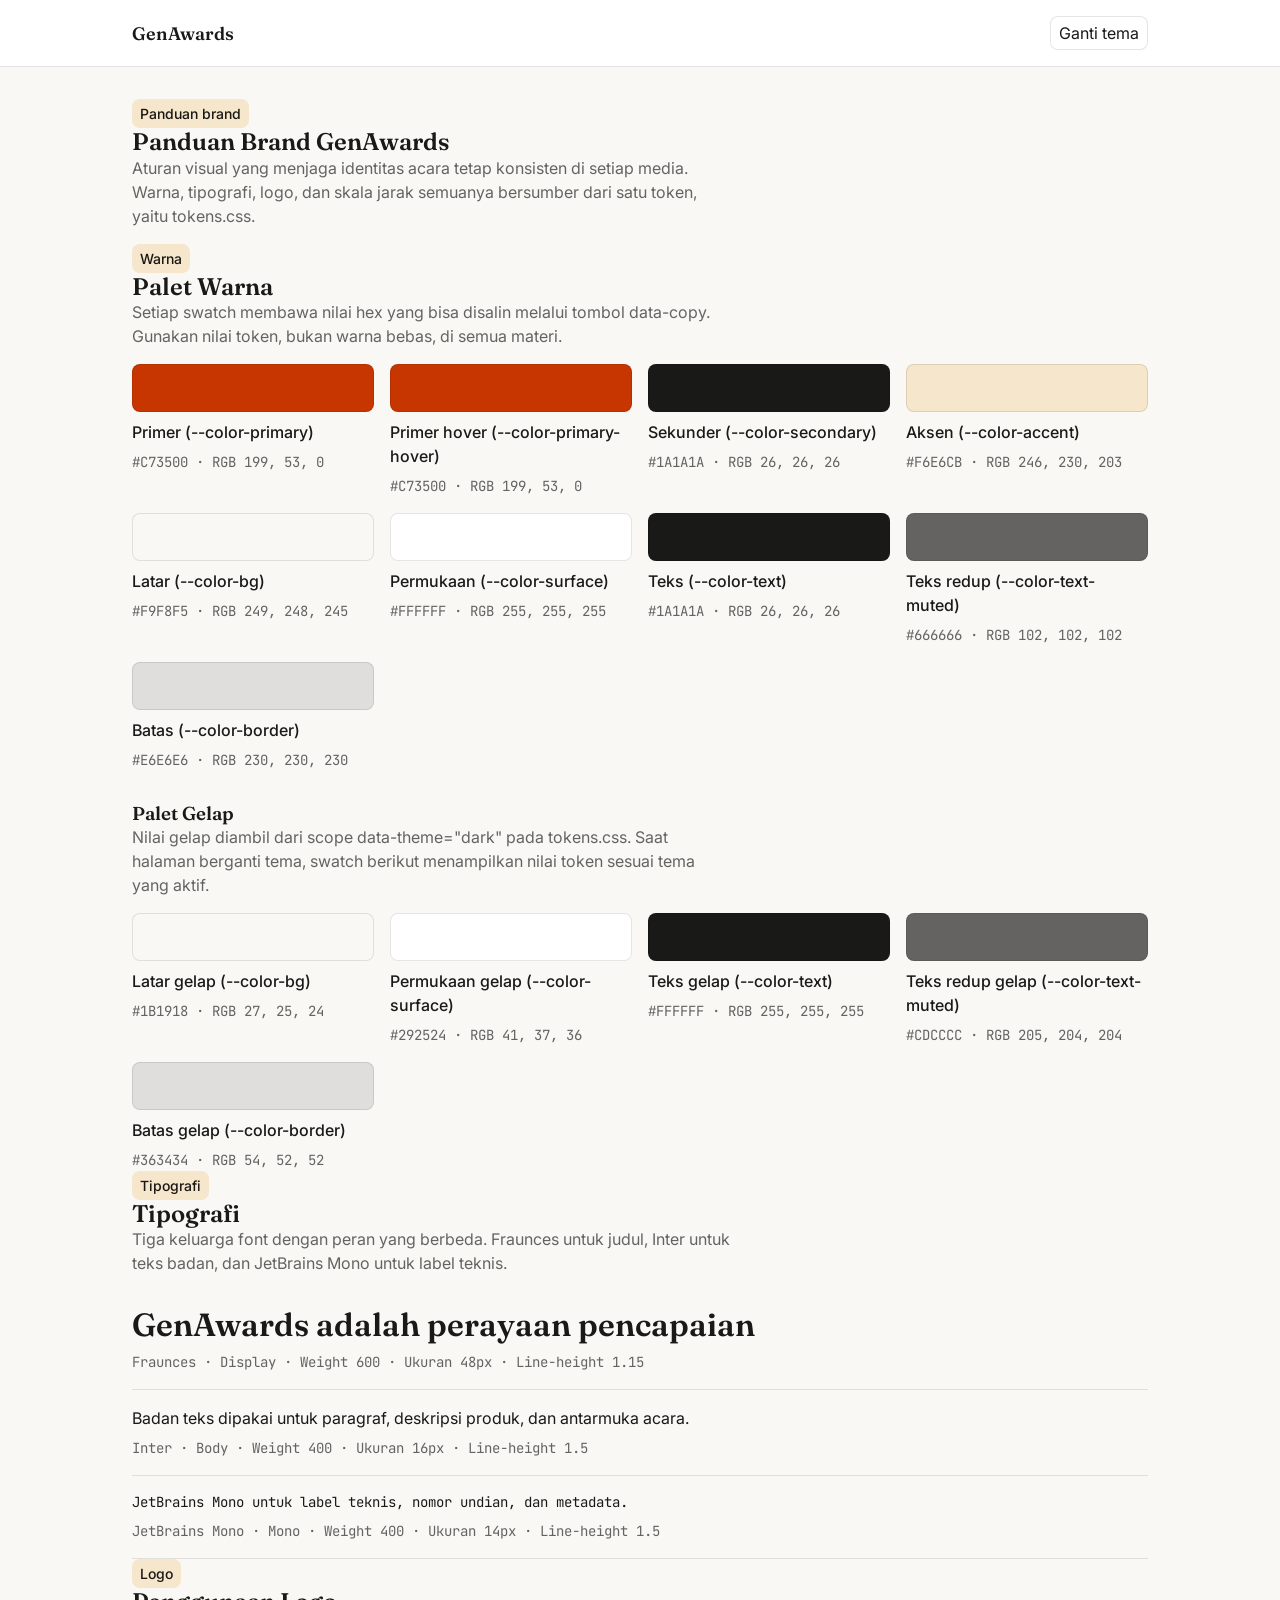
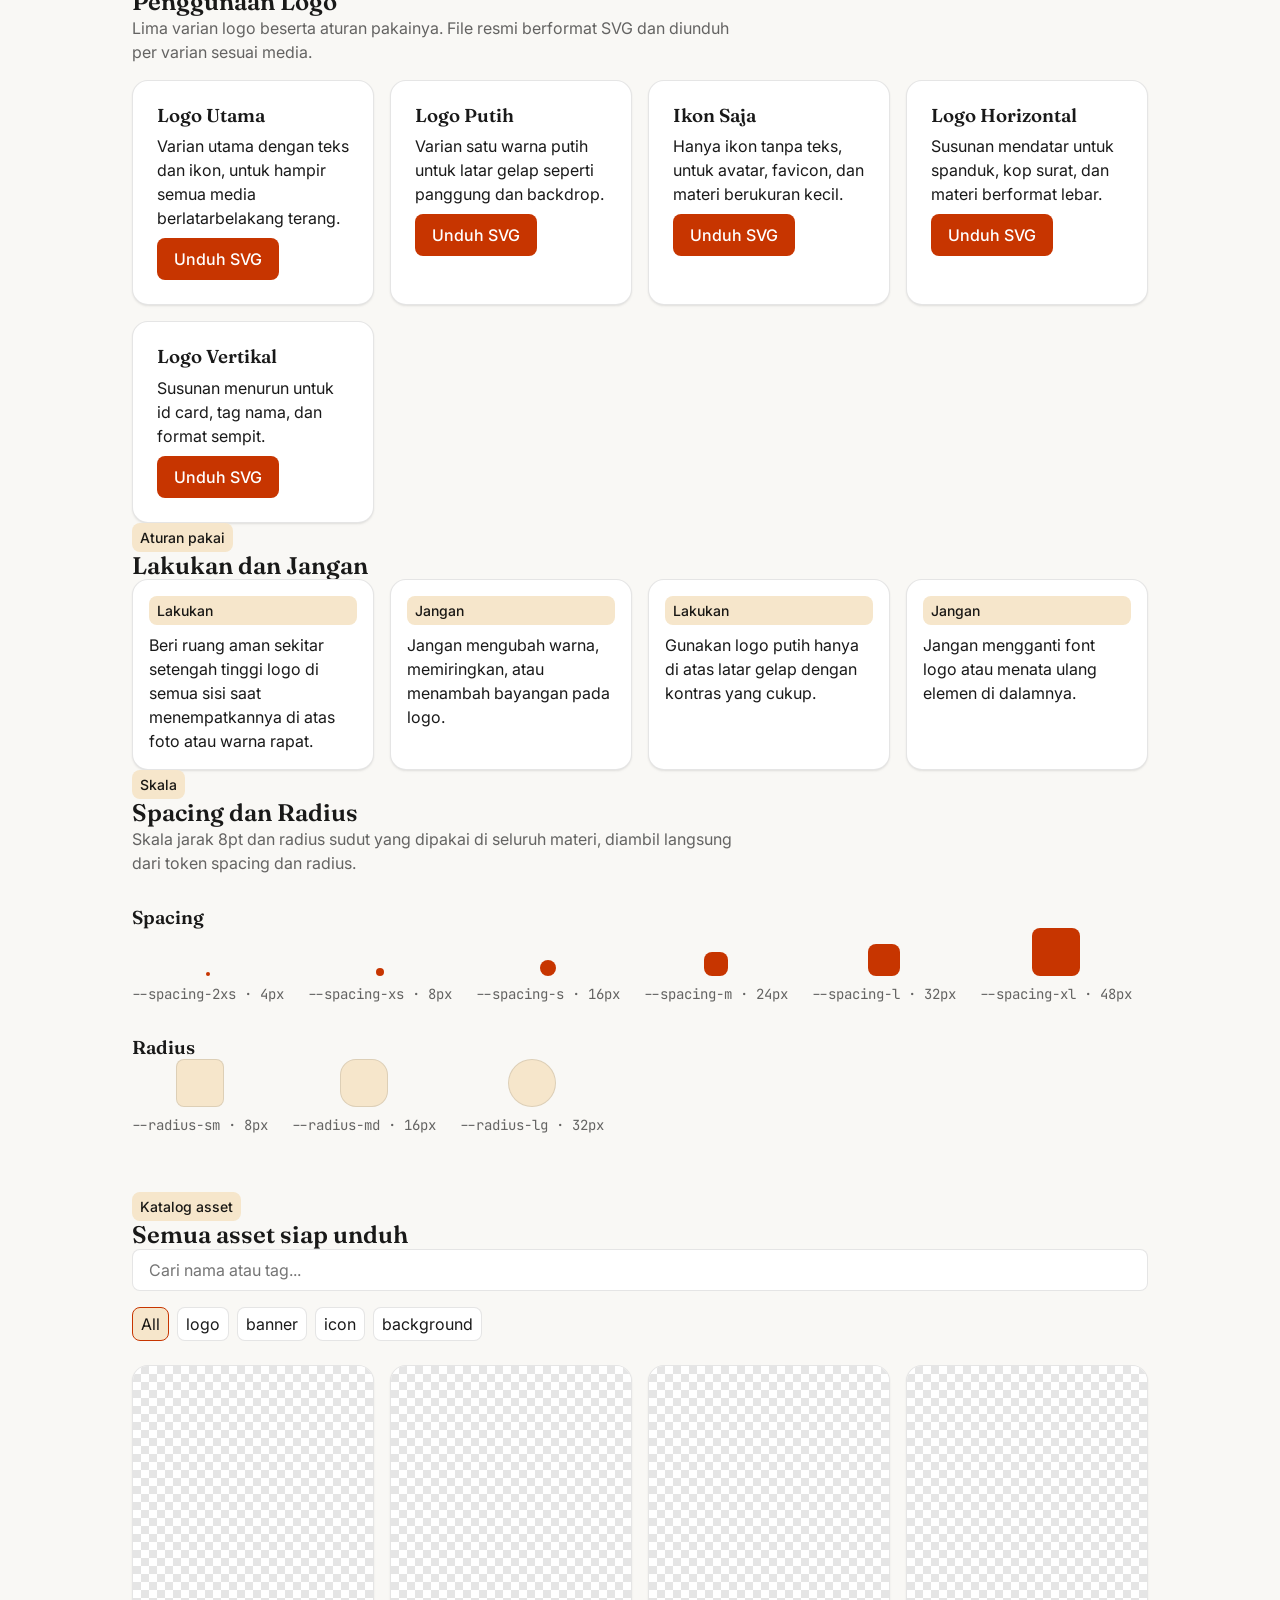
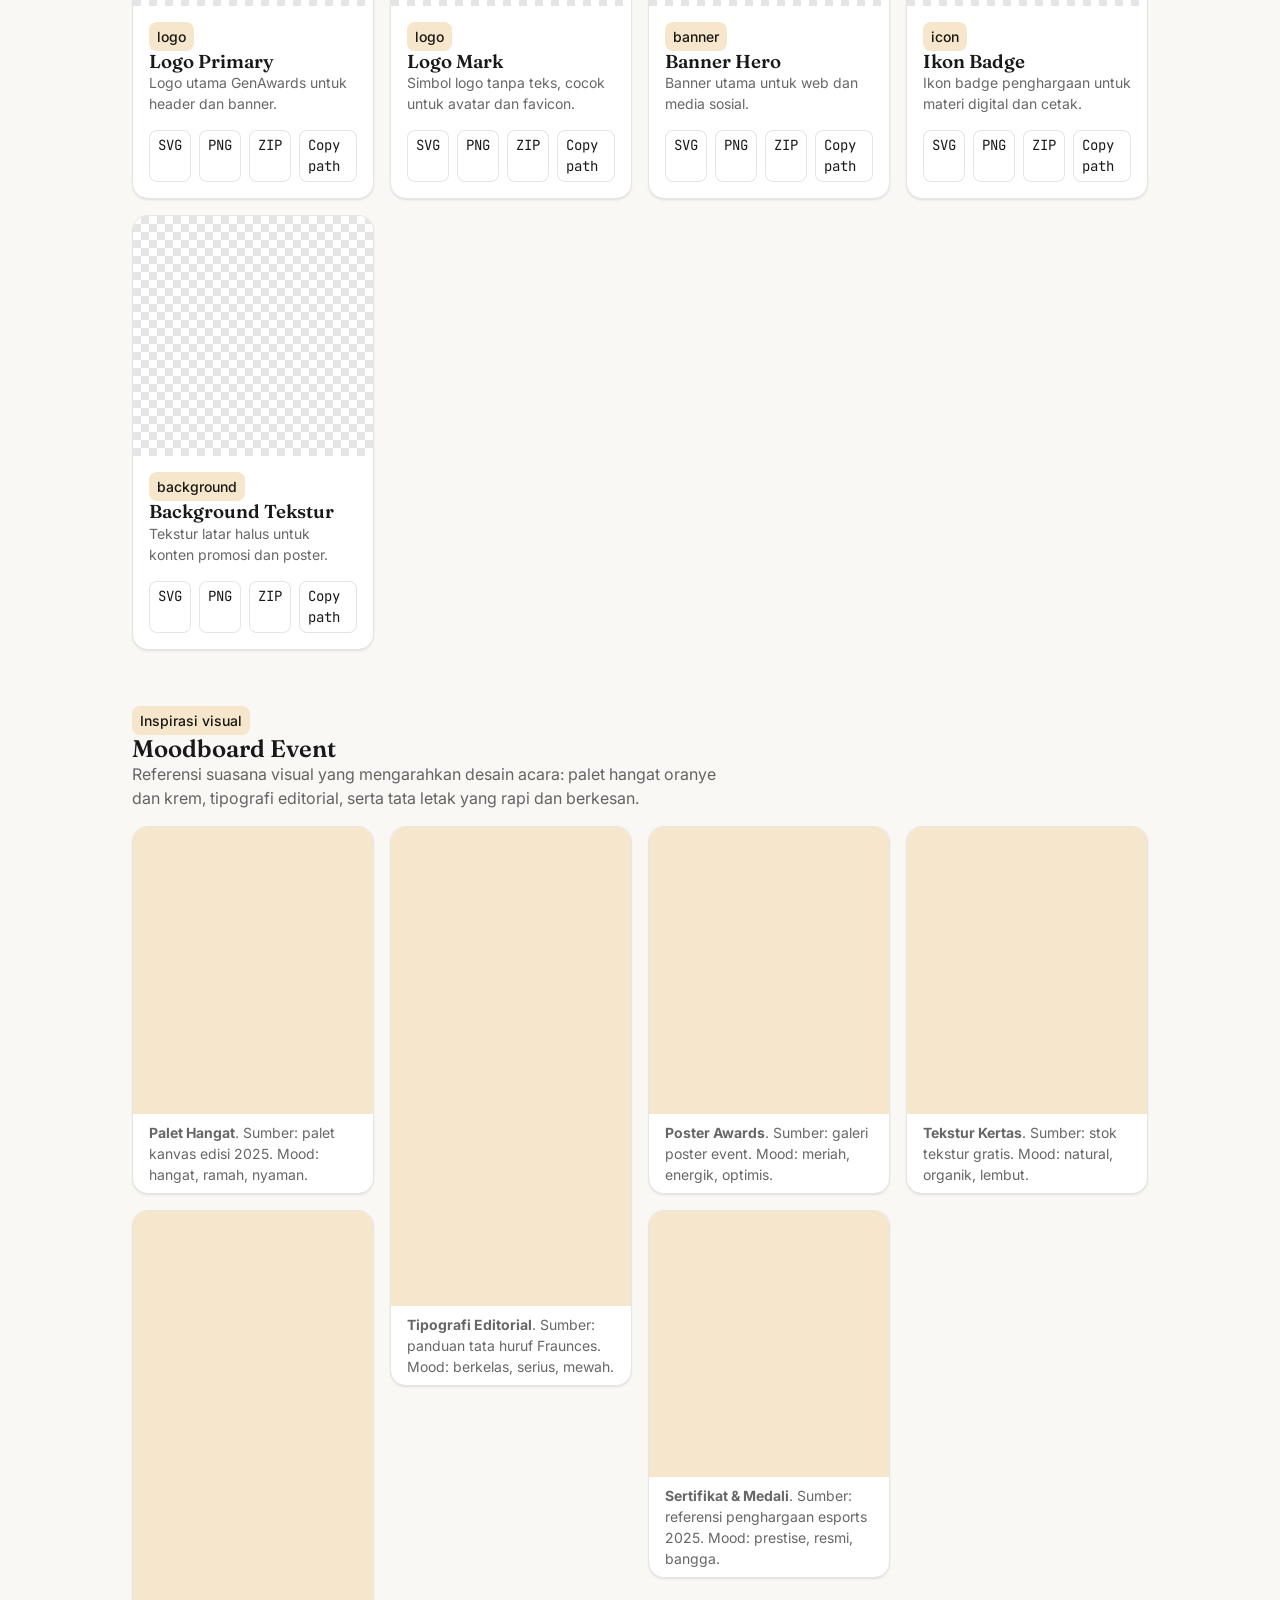
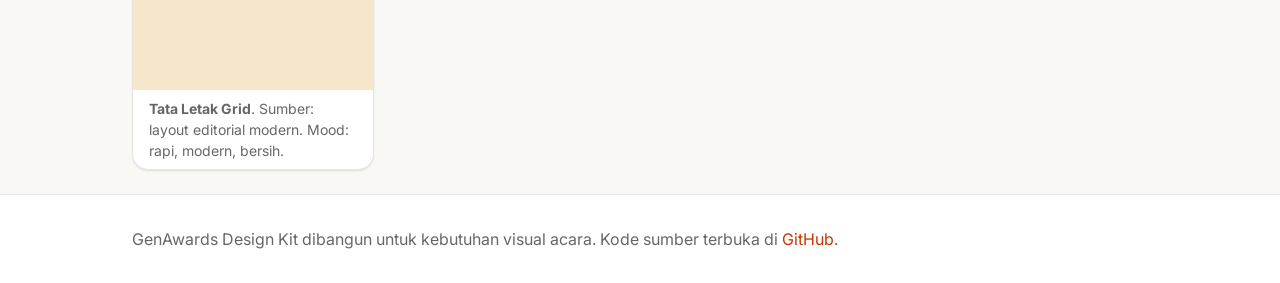
==== commit 9893faf8: "fix: update scale labels to jig spacing values" ====
--- a/index.html
+++ b/index.html
@@ -187,31 +187,31 @@
         <h2 id="skala-title">Spacing dan Radius</h2>
         <p class="section__intro">Skala jarak 8pt dan radius sudut yang dipakai di seluruh materi, diambil langsung dari token spacing dan radius.</p>
 
-        <h3 class="subhead">Spacing (8pt)</h3>
+        <h3 class="subhead">Spacing</h3>
         <div class="scale">
           <div class="scale__unit">
             <div class="scale__item scale__item--space-xs" aria-hidden="true"></div>
-            <p class="scale__label">--space-xs · 4px</p>
+            <p class="scale__label">--spacing-2xs · 4px</p>
           </div>
           <div class="scale__unit">
             <div class="scale__item scale__item--space-sm" aria-hidden="true"></div>
-            <p class="scale__label">--space-sm · 8px</p>
+            <p class="scale__label">--spacing-xs · 8px</p>
           </div>
           <div class="scale__unit">
             <div class="scale__item scale__item--space-md" aria-hidden="true"></div>
-            <p class="scale__label">--space-md · 16px</p>
+            <p class="scale__label">--spacing-s · 16px</p>
           </div>
           <div class="scale__unit">
             <div class="scale__item scale__item--space-lg" aria-hidden="true"></div>
-            <p class="scale__label">--space-lg · 24px</p>
+            <p class="scale__label">--spacing-m · 24px</p>
           </div>
           <div class="scale__unit">
             <div class="scale__item scale__item--space-xl" aria-hidden="true"></div>
-            <p class="scale__label">--space-xl · 40px</p>
+            <p class="scale__label">--spacing-l · 32px</p>
           </div>
           <div class="scale__unit">
             <div class="scale__item scale__item--space-2xl" aria-hidden="true"></div>
-            <p class="scale__label">--space-2xl · 64px</p>
+            <p class="scale__label">--spacing-xl · 48px</p>
           </div>
         </div>
 
@@ -219,15 +219,15 @@
         <div class="scale">
           <div class="scale__unit">
             <div class="scale__item scale__item--radius scale__item--radius-sm" aria-hidden="true"></div>
-            <p class="scale__label">--radius-sm · 6px</p>
+            <p class="scale__label">--radius-sm · 8px</p>
           </div>
           <div class="scale__unit">
             <div class="scale__item scale__item--radius scale__item--radius-md" aria-hidden="true"></div>
-            <p class="scale__label">--radius-md · 12px</p>
+            <p class="scale__label">--radius-md · 16px</p>
           </div>
           <div class="scale__unit">
             <div class="scale__item scale__item--radius scale__item--radius-lg" aria-hidden="true"></div>
-            <p class="scale__label">--radius-lg · 20px</p>
+            <p class="scale__label">--radius-lg · 32px</p>
           </div>
         </div>
       </div>
